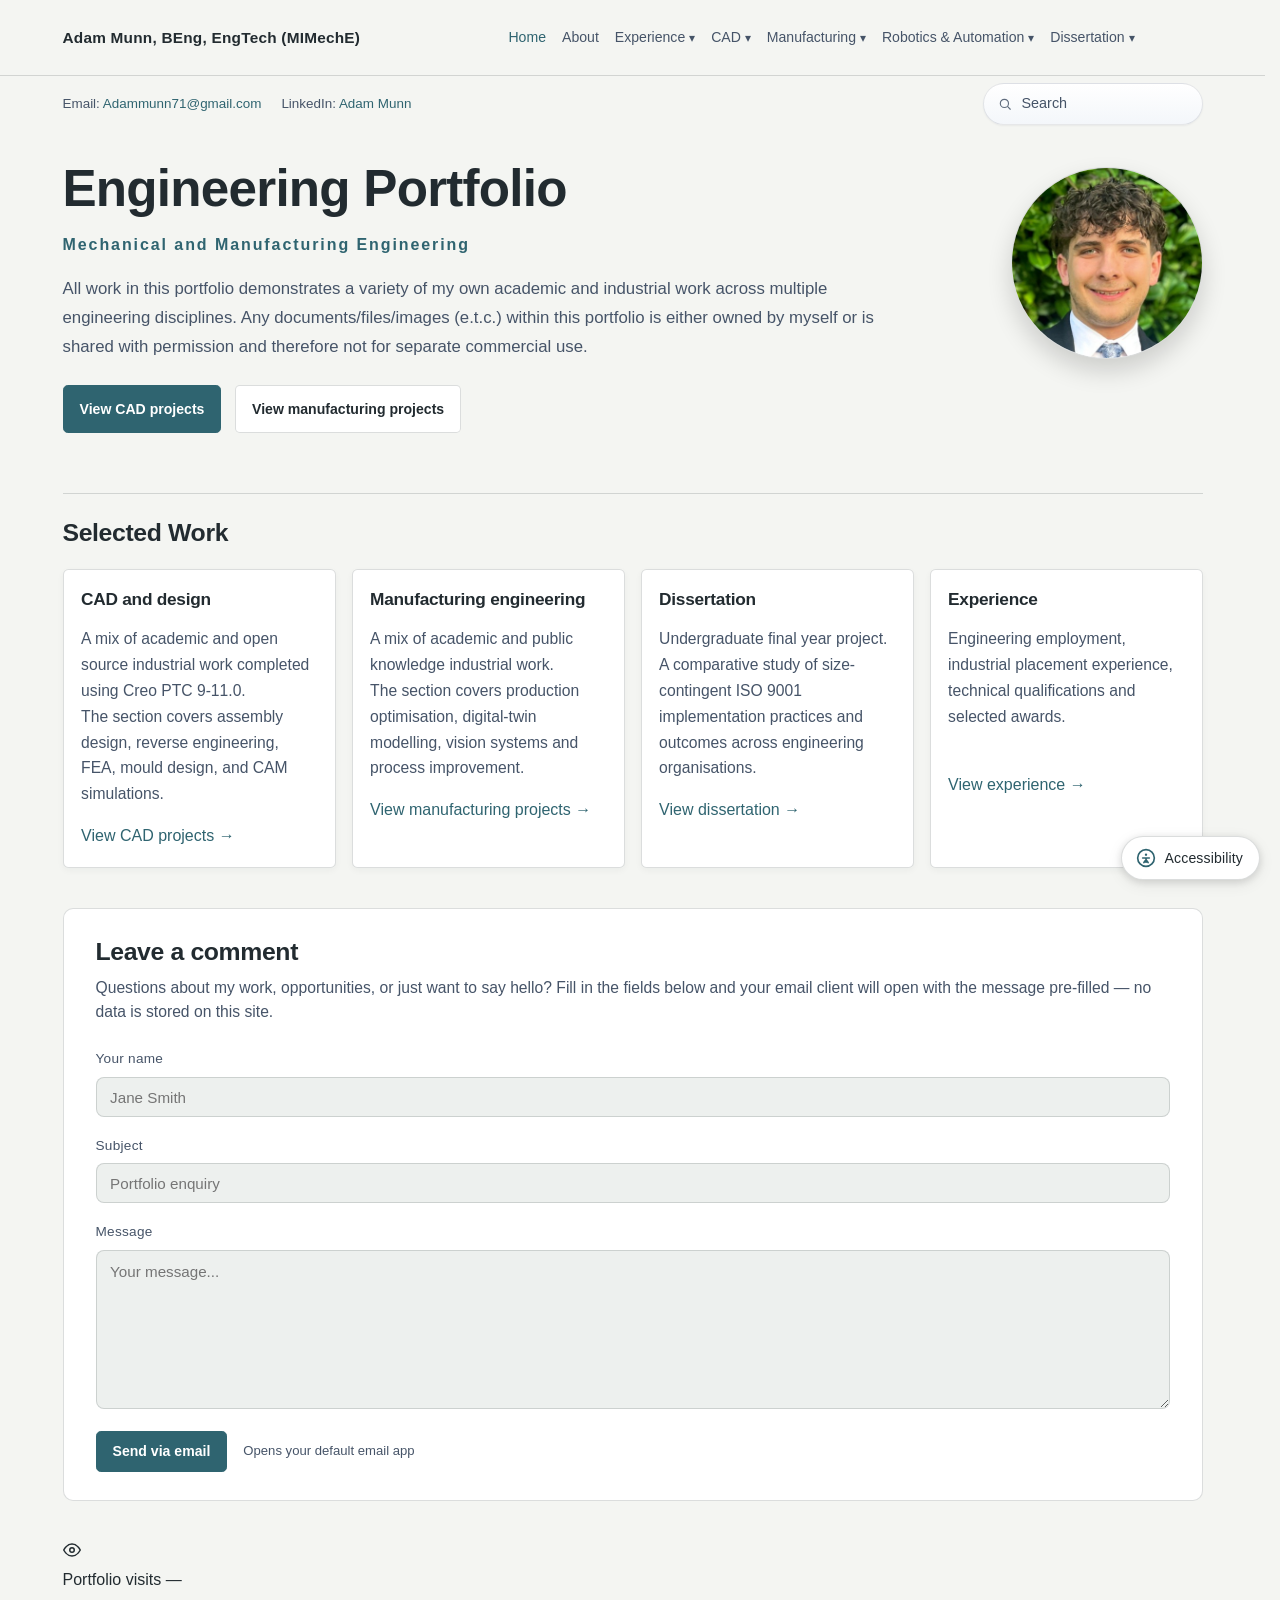
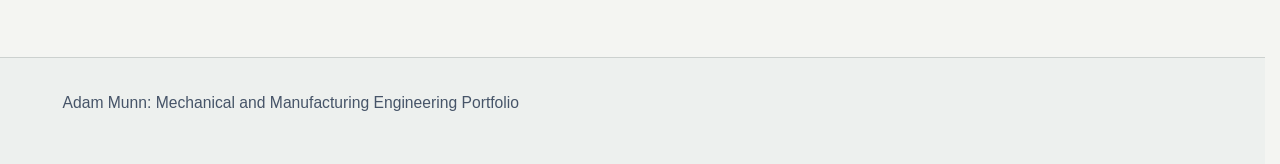
==== index.html @ 0125d8cc "Initial portfolio import" ====
<!DOCTYPE html>
<html lang="en">
<head>
  <meta charset="UTF-8">
  <meta name="viewport" content="width=device-width, initial-scale=1.0">
  <meta name="description" content="Adam Munn engineering portfolio">
  <title>Adam Munn, BEng, EngTech (MIMechE) | Engineering Portfolio</title>
  <link rel="stylesheet" href="assets/styles.css">
  <script>try{if(sessionStorage.getItem('headshotFlip'))document.documentElement.classList.add('flip-pending');}catch(e){}</script>
  <script src="scripts/site-interactions.js?v=4" defer></script>
  <script>(function(){try{var p=JSON.parse(localStorage.getItem('portfolio-a11y-prefs')||'null');var h=document.documentElement;var d={theme:'light',contrast:'normal',textSize:'normal',motion:'auto'};if(p&&typeof p==='object'){for(var k in d){if(p[k])d[k]=p[k];}}h.setAttribute('data-theme',d.theme);h.setAttribute('data-contrast',d.contrast);h.setAttribute('data-text-size',d.textSize);h.setAttribute('data-motion',d.motion);}catch(e){}})();</script>
</head>
<body class="profile-page">
	<!-- Site Header -->
<header class="site-header">
  <div class="nav-wrap">
    <a class="brand" href="index.html">Adam Munn, BEng, EngTech (MIMechE)</a>

    <nav class="nav-links" aria-label="Primary navigation">
      <a href="index.html" class="active">Home</a>
      <a href="about.html">About</a>
      <div class="nav-dropdown">
        <a href="experience.html" class="nav-dropdown-link">
          Experience <span class="nav-caret">▾</span>
        </a>
        <div class="nav-submenu">
          <a href="experience.html#engineering-experience">Engineering Experience</a>
          <a href="experience.html#additional-employment">Additional Employment</a>
          <a href="experience.html#qualifications">Qualifications and Certifications</a>
          <a href="experience.html#awards">Awards and Recognition</a>
        </div>
      </div>

      <div class="nav-dropdown">
        <a href="cad.html" class="nav-dropdown-link">
          CAD <span class="nav-caret">▾</span>
        </a>
        <div class="nav-submenu">
          <a href="cad.html#hevasure-aquila-2">Hevasure Aquila 2</a>
          <a href="cad.html#throttle-valve-assembly">Throttle Valve Assembly</a>
          <a href="cad.html#reverse-engineering-mould-design-cam">Reverse Engineering, Mould Design and CAM</a>
        </div>
      </div>

      <div class="nav-dropdown">
        <a href="manufacturing-systems.html" class="nav-dropdown-link">
          Manufacturing <span class="nav-caret">▾</span>
        </a>
        <div class="nav-submenu">
          <a href="manufacturing-systems.html#hydraulic-disc-brake-caliper-digital-twin">Hydraulic Disc Brake Caliper Digital Twin</a>
          <a href="manufacturing-systems.html#axle-optimisation">Axle Optimisation</a>
          <a href="manufacturing-systems.html#ipv-vision-system-upgrades">IPV Vision-System Upgrades</a>
          <a href="manufacturing-systems.html#output-transfer-gear-line-optimisation">Output Transfer Gear Line Optimisation</a>
        </div>
      </div>

      <div class="nav-dropdown">
        <a href="robotics-automation.html" class="nav-dropdown-link">
          Robotics &amp; Automation <span class="nav-caret">▾</span>
        </a>
       <div class="nav-submenu">
          <a href="robotics-automation.html#industrial-cobot-vision-support">Industrial COBOT and Vision-System Support</a>
          <a href="robotics-automation.html#rrt-path-planning">RRT Path-Planning Simulation</a>
          <a href="robotics-automation.html#portfolio-website-development">Portfolio Website Development</a>
          <a href="robotics-automation.html#live-data-integration">Live Data Integration</a>
        </div>
      </div>

      <div class="nav-dropdown">
        <a href="dissertation.html" class="nav-dropdown-link">
          Dissertation <span class="nav-caret">▾</span>
        </a>
        <div class="nav-submenu">
          <a href="dissertation.html#project-overview">Project Overview</a>
          <a href="dissertation.html#abstract">Abstract</a>
          <a href="dissertation.html#research-approach">Research Approach</a>
          <a href="dissertation.html#selected-findings">Selected Findings</a>
          <a href="dissertation.html#chapter-summaries">Chapter Summaries</a>
          <a href="dissertation.html#submitted-poster">Submitted Poster</a>
          <a href="dissertation.html#supporting-documents">Supporting Documents</a>
        </div>
      </div>
    </nav>
  </div>
</header>
	<!-- Contact Strip -->
  <div class="contact-strip">
    <span>Email: <a href="mailto:Adammunn71@gmail.com">Adammunn71@gmail.com</a></span>
    <span>LinkedIn: <a href="https://www.linkedin.com/in/adammunnuop/" target="_blank" rel="noopener noreferrer">Adam Munn</a></span>
    <button type="button" class="search-open contact-search" aria-label="Search this site (press Ctrl+K)">
      <svg viewBox="0 0 24 24" width="14" height="14" aria-hidden="true" fill="none" stroke="currentColor" stroke-width="2" stroke-linecap="round" stroke-linejoin="round"><circle cx="11" cy="11" r="7"></circle><path d="M21 21l-4.35-4.35"></path></svg>
      <span>Search</span>
      <kbd class="contact-search-kbd">Ctrl K</kbd>
    </button>
  </div>
  <main>
	<!-- Hero / profile intro -->
<section class="hero profile-hero">
  <div class="hero-copy">
    <h1>Engineering Portfolio</h1>
	<p class="eyebrow">Mechanical and Manufacturing Engineering</p>
    <p class="lead">
      All work in this portfolio demonstrates a variety of my own academic and industrial work across multiple engineering disciplines. Any documents/files/images (e.t.c.) within this portfolio is either owned by myself or is shared with permission and therefore not for separate commercial use.</p>

    <div class="actions">
      <a class="button" href="cad.html">View CAD projects</a>
      <a class="button secondary" href="manufacturing-systems.html">View manufacturing projects</a>
    </div>
  </div>

  <div class="profile-headshot-wrap">
    <img
      class="profile-headshot"
      src="./images/profile/adam-munn-headshot.png"
      alt="Headshot of Adam Munn"
    >
  </div>
</section>

	<!-- Selected Work -->
<section>
  <h2>Selected Work</h2>

  <div class="grid">
    <article class="card">
      <h3>CAD and design</h3>

  <p>
A mix of academic and open source industrial work completed using Creo PTC 9-11.0. <br>The section covers assembly design, reverse engineering, FEA, mould design, and CAM simulations.
  </p>

  <a href="cad.html">View CAD projects →</a>
</article>

<article class="card">
  <h3>Manufacturing engineering</h3>

  <p>
    A mix of academic and public knowledge industrial work. <br> The section covers production optimisation,
    digital-twin modelling, vision systems and process improvement.
  </p>

  <a href="manufacturing-systems.html">View manufacturing projects →</a>
</article>

<article class="card">
  <h3>Dissertation</h3>

  <p>
  Undergraduate final year project.<br>
    A comparative study of size-contingent ISO 9001 implementation practices
    and outcomes across engineering organisations.
  </p>

  <a href="dissertation.html">View dissertation →</a>
</article>

<article class="card">
  <h3>Experience</h3>

  <p>
    Engineering employment, industrial placement experience, technical
    qualifications and selected awards.
  </p>

<br>
  <a href="experience.html">View experience →</a>
</article>

  </div>
</section>
<!-- Comment box -->
      <section class="comment-box" aria-labelledby="comment-box-title">
        <h2 id="comment-box-title">Leave a comment</h2>
        <p class="comment-box-intro">
          Questions about my work, opportunities, or just want to say hello?
          Fill in the fields below and your email client will open with the
          message pre-filled — no data is stored on this site.
        </p>

        <form class="comment-form" onsubmit="return sendComment(event)">
          <div class="comment-row">
            <label for="comment-name">Your name</label>
            <input type="text" id="comment-name" name="name" required
                   autocomplete="name" placeholder="Jane Smith">
          </div>

          <div class="comment-row">
            <label for="comment-subject">Subject</label>
            <input type="text" id="comment-subject" name="subject" required
                   placeholder="Portfolio enquiry">
          </div>

          <div class="comment-row">
            <label for="comment-message">Message</label>
            <textarea id="comment-message" name="message" rows="6" required
                      placeholder="Your message..."></textarea>
          </div>

          <div class="comment-actions">
            <button type="submit" class="button">Send via email</button>
            <span class="comment-hint">Opens your default email app</span>
          </div>
        </form>
      </section>

      <script>
  function sendComment(e) {
    e.preventDefault();

    // Address assembled at runtime to defeat basic HTML scrapers.
    // Replace these four parts with your real address split into segments.
    const parts = ['Adam', 'munn', '71', 'gmail.com'];
    const recipient = parts[0] + parts[1] + parts[2] + '@' + parts[3];

    const name    = document.getElementById('comment-name').value.trim();
    const subject = document.getElementById('comment-subject').value.trim();
    const message = document.getElementById('comment-message').value.trim();

    const fullSubject = '[Portfolio] ' + subject;
    const fullBody    = message + '\n\n— ' + name;

    const url = 'mailto:' + encodeURIComponent(recipient)
              + '?subject=' + encodeURIComponent(fullSubject)
              + '&body='    + encodeURIComponent(fullBody);

    window.location.href = url;
    return false;
  }
</script>
<!-- Visitor counter -->
      <section class="visit-counter" aria-labelledby="visit-counter-title">
        <div class="visit-counter-inner">
          <div class="visit-counter-icon" aria-hidden="true">
            <svg viewBox="0 0 24 24" width="18" height="18" fill="none"
                 stroke="currentColor" stroke-width="2" stroke-linecap="round" stroke-linejoin="round">
              <path d="M1 12s4-8 11-8 11 8 11 8-4 8-11 8-11-8-11-8z"/>
              <circle cx="12" cy="12" r="3"/>
            </svg>
          </div>
          <div class="visit-counter-text">
            <span id="visit-counter-title" class="visit-counter-label">Portfolio visits</span>
            <span class="visit-counter-value" data-visit-count>—</span>
          </div>
        </div>
      </section>
  </main>
	<!-- Site Footer -->
  <footer class="site-footer">
    <div class="footer-wrap">
      <p>Adam Munn: Mechanical and Manufacturing Engineering Portfolio</p>
    </div>
  </footer>
  <script src="scripts/search.js" defer></script>
  <script src="scripts/accessibility.js" defer></script>
  <script src="scripts/visit-counter.js" defer></script>
</body>
</html>
---- assets/styles.css ----
/* =====================================================================
   Adam Munn: Engineering Portfolio Stylesheet
   ---------------------------------------------------------------------
   Sections in this file:
     Global theme and typography
     Site header, navigation and dropdowns
     Profile hero and headshots
     Shared cards, grids and buttons
     Evidence media (images, videos, figures)
     CAD project page
     Manufacturing project page
     Robotics and automation page (incl. code panel and RRT grid)
     Dissertation page
   ===================================================================== */
* { box-sizing: border-box; }

html {
  scroll-behavior: smooth;
  scrollbar-gutter: stable;
}

body {
  margin: 0;
  font-family: Arial, Helvetica, sans-serif;
  line-height: 1.6;
  color: var(--text);
  background:
    radial-gradient(circle at top right, rgba(56, 189, 248, 0.10), transparent 28rem),
    var(--bg);
}

a { color: var(--accent); text-decoration: none; }
a:hover { text-decoration: underline; }

.site-header {
  position: sticky;
  top: 0;
  z-index: 10;
  backdrop-filter: blur(12px);
  background: rgba(15, 23, 42, 0.92);
  border-bottom: 1px solid var(--border);
}

.nav-wrap {
  max-width: var(--max-width);
  min-height: 4.75rem;
  margin: 0 auto;
  padding: 1rem 1.25rem;
  display: flex;
  align-items: center;
  justify-content: space-between;
  gap: 1rem;
  flex-wrap: nowrap;
}

.brand {
  color: var(--text);
  font-weight: 700;
  letter-spacing: 0.04em;
  white-space: nowrap;
}

.nav-links {
  display: flex;
  flex-wrap: wrap;
  gap: 0.85rem;
  font-size: 0.92rem;
}

.nav-links a {
  color: var(--muted);
}

.nav-links a:hover,
.nav-links a.active {
  color: var(--accent);
  text-decoration: none;
}

.contact-strip {
  max-width: var(--max-width);
  margin: 0 auto;
  padding: 0.45rem 1.25rem 0.7rem;
  display: flex;
  flex-wrap: wrap;
  gap: 1.25rem;
  font-size: 0.84rem;
  color: var(--muted);
}

.contact-strip a {
  color: var(--accent);
}
main {
  max-width: var(--max-width);
  margin: 0 auto;
  padding: 1.25rem 1.25rem 2.5rem;
}

.hero {
  padding: 1.5rem 0 2.5rem;
}

.eyebrow {
  color: var(--accent);
  font-size: 0.85rem;
  letter-spacing: 0.4em;
  font-weight: 700;
}

h1, h2, h3 {
  line-height: 1.2;
  margin-top: 0;
}

h1 {
  max-width: 850px;
  font-size: clamp(2.4rem, 7vw, 5.3rem);
  margin-bottom: 1rem;
}

h2 {
  margin-top: 1.5rem;
  font-size: 2rem;
}

/* Visual break between top-level sections on every page */
main > section + section {
  margin-top: 1.5rem;
  padding-top: 1.5rem;
  border-top: 1px solid var(--border);
}

/* First heading inside a divided section sits tight to the rule */
main > section + section > h2:first-child,
main > section + section > h1:first-child {
  margin-top: 0;
}

.lead {
  max-width: 780px;
  color: var(--muted);
  font-size: 1.13rem;
}

.actions {
  display: flex;
  flex-wrap: wrap;
  gap: 0.85rem;
  margin-top: 1.5rem;
}

.button {
  display: inline-block;
  padding: 0.72rem 1rem;
  border: 1px solid var(--accent);
  border-radius: 0.55rem;
  color: var(--text);
  background: var(--accent-soft);
  font-weight: 700;
}

.button.secondary {
  border-color: var(--border);
  background: transparent;
}

.button:hover { text-decoration: none; filter: brightness(1.12); }

.grid {
  display: grid;
  grid-template-columns: repeat(auto-fit, minmax(245px, 1fr));
  gap: 1rem;
  margin-top: 1.25rem;
}

.card {
  border: 1px solid var(--border);
  border-radius: 0.8rem;
  padding: 1.15rem;
  background: rgba(17, 24, 39, 0.84);
}

.card h3 {
  margin-bottom: 0.4rem;
}

.card p,
.muted {
  color: var(--muted);
}

.tag-list {
  display: flex;
  flex-wrap: wrap;
  gap: 0.45rem;
  margin-top: 0.8rem;
}

.tag {
  border: 1px solid var(--border);
  border-radius: 999px;
  padding: 0.2rem 0.55rem;
  color: var(--muted);
  font-size: 0.8rem;
}

.callout {
  margin: 1.5rem 0;
  padding: 1rem 1.15rem;
  border-left: 4px solid var(--accent);
  background: var(--accent-soft);
}

.page-intro {
  max-width: 780px;
}

.placeholder {
  border: 1px dashed rgba(148, 163, 184, 0.48);
  border-radius: 0.75rem;
  padding: 1rem;
  color: var(--muted);
  background: rgba(15, 23, 42, 0.42);
}

.site-footer {
  border-top: 1px solid var(--border);
  color: var(--muted);
}

.footer-wrap {
  max-width: var(--max-width);
  margin: 0 auto;
  padding: 1rem 1.25rem 2rem;
}

@media (max-width: 780px) {
  .nav-wrap { align-items: flex-start; flex-direction: column; }
  .nav-links { gap: 0.65rem; }
  main { padding-top: 2rem; }
  .hero { padding-top: 2rem; }
}
.evidence-grid {
display: grid;
grid-template-columns: repeat(auto-fit, minmax(260px, 1fr));
gap: 1rem;
margin-top: 1rem;
margin-bottom: 1.75rem;
}

.evidence-item {
margin: 0;
border: 1px solid var(--border);
border-radius: 0.75rem;
overflow: hidden;
background: var(--panel);
}

.evidence-item img {
display: block;
width: 100%;
height: 240px;
object-fit: contain;
background: #ffffff;
}

.evidence-item figcaption {
padding: 0.75rem 0.9rem;
color: var(--muted);
font-size: 0.9rem;
}
.nav-wrap {
flex-wrap: wrap;
}

.nav-links {
align-items: center;
}

.nav-dropdown {
position: relative;
}

.nav-dropdown-link {
display: inline-block;
color: var(--muted);
}

.nav-caret {
font-size: 0.75rem;
}

.nav-submenu {
display: none;
position: absolute;
top: 100%;
left: 0;
z-index: 20;
min-width: 300px;
padding: 0.45rem;
border: 1px solid var(--border);
border-radius: 0.65rem;
background: var(--panel);
box-shadow: 0 0.75rem 1.5rem rgba(32, 40, 48, 0.14);
}

.nav-dropdown:hover .nav-submenu,
.nav-dropdown:focus-within .nav-submenu {
display: grid;
gap: 0.15rem;
}

.nav-submenu a {
display: block;
padding: 0.45rem 0.55rem;
border-radius: 0.35rem;
color: var(--muted);
white-space: nowrap;
}

.nav-submenu a:hover,
.nav-submenu a:focus {
color: var(--accent);
background: var(--accent-soft);
text-decoration: none;
}

@media (max-width: 780px) {
.nav-links {
align-items: flex-start;
}

.nav-submenu {
position: static;
margin-top: 0.35rem;
box-shadow: none;
}
}
#throttle-valve-assembly,
#reverse-engineering-mould-design-cam {
  scroll-margin-top: 7rem;
}
.experience-card {
margin-top: 1rem;
}

.experience-heading {
display: flex;
flex-wrap: wrap;
justify-content: space-between;
gap: 0.75rem;
margin-bottom: 0.8rem;
}

.experience-heading h3 {
margin-bottom: 0.25rem;
}

.role-meta,
.role-dates {
margin: 0;
color: var(--muted);
font-size: 0.92rem;
}

.role-dates {
white-space: nowrap;
}

/* Qualifications section: force single-column so both cards fill the row */
#qualifications .grid {
  grid-template-columns: 1fr;
}

.experience-list {
margin-bottom: 0;
padding-left: 1.2rem;
}

.experience-list li + li {
margin-top: 0.35rem;
}
.cisco-card {
grid-column: 1 / -1;
}

.badge-grid {
display: grid;
grid-template-columns: repeat(auto-fit, minmax(175px, 1fr));
gap: 1rem;
margin-top: 1rem;
}

.badge-item {
  display: flex;
  flex-direction: column;
  padding: 1rem;
  border: 1px solid var(--border);
  border-radius: 0.7rem;
  background: var(--panel);
}

.badge-item img {
display: block;
width: 100%;
height: 130px;
object-fit: contain;
margin-bottom: 0.8rem;
}

.badge-item h4 {
  min-height: 2.6rem;
  margin: 0 0 0.35rem;
  font-size: 1rem;
}

.badge-date {
margin: 0 0 0.8rem;
color: var(--muted);
font-size: 0.84rem;
}

.badge-footer {
  margin-top: auto;
}

.badge-footer .button {
  display: inline-block;
}
.button.small {
padding: 0.5rem 0.7rem;
font-size: 0.84rem;
}
.awards-grid {
  display: grid;
  grid-template-columns: repeat(auto-fit, minmax(260px, 1fr));
  gap: 1rem;
  margin-top: 1rem;
}

.award-card h3 {
  margin-bottom: 0.8rem;
}

.award-card h3 a {
  color: var(--text);
}

.award-card h3 a:hover {
  color: var(--accent);
}

.award-image-preview {
  display: block;
  width: 100%;
  height: auto;
  border: 1px solid var(--border);
  border-radius: 0.55rem;
}

.award-note {
  margin-bottom: 0;
  color: var(--muted);
  font-size: 0.84rem;
}
.dissertation-intro h1 {
max-width: 1080px;
font-size: clamp(2rem, 5vw, 4rem);
}

.dissertation-primary-button {
padding: 0.85rem 1.15rem;
}

.dissertation-grade-card {
max-width: 260px;
}

.dissertation-overview-card {
grid-column: span 2;
}

.dissertation-grade {
margin: 0;
color: var(--accent);
font-size: 3.2rem;
font-weight: 700;
line-height: 1;
}

.summary-list {
display: grid;
gap: 0.75rem;
margin-top: 1rem;
}

.summary-item {
border: 1px solid var(--border);
border-radius: 0.7rem;
background: var(--panel);
}

.summary-item summary {
padding: 0.9rem 1rem;
cursor: pointer;
color: var(--text);
font-weight: 700;
}

.summary-item p {
margin: 0;
padding: 0 1rem 1rem;
color: var(--muted);
}

.dissertation-poster-card {
max-width: 900px;
}

.dissertation-poster-preview {
display: block;
width: 100%;
height: auto;
border: 1px solid var(--border);
border-radius: 0.55rem;
}

@media (max-width: 780px) {
.dissertation-overview-card {
grid-column: auto;
}

.dissertation-grade-card {
max-width: none;
}
}

.manufacturing-project {
  margin-top: 3.25rem;
  padding-top: 2.25rem;
  border-top: 1px solid var(--border);
  scroll-margin-top: 7rem;
}

.manufacturing-project:first-of-type {
  margin-top: 1.5rem;
  padding-top: 0;
  border-top: none;
}

.project-type {
margin-bottom: 0.3rem;
color: var(--accent);
font-size: 0.82rem;
font-weight: 700;
letter-spacing: 0.1em;
text-transform: uppercase;
}

.project-meta {
margin-top: -0.45rem;
color: var(--muted);
font-size: 0.92rem;
}

.manufacturing-evidence-grid {
  grid-template-columns: repeat(2, minmax(0, 1fr));
  gap: 1.25rem;
}

.manufacturing-evidence-grid .evidence-item {
  border-width: 1px;
  border-radius: 0.6rem;
}

.manufacturing-evidence-grid .evidence-item img {
  height: 360px;
  padding: 0.75rem;
  object-fit: contain;
  background: #ffffff;
}

@media (max-width: 780px) {
  .nav-wrap {
    align-items: flex-start;
    flex-direction: column;
    flex-wrap: wrap;
  }

  .nav-links {
    align-items: flex-start;
  }

  .nav-submenu {
    position: static;
    margin-top: 0.35rem;
    box-shadow: none;
  }
}
@media (min-width: 781px) {
.site-header {
min-height: 4.75rem;
}

.nav-wrap {
max-width: var(--max-width);
height: 4.75rem;
min-height: 4.75rem;
margin: 0 auto;
padding: 0 1.25rem;
display: flex;
align-items: center;
justify-content: space-between;
gap: 1rem;
flex-wrap: nowrap;
}

.brand {
flex: 0 0 auto;
white-space: nowrap;
}

.nav-links {
display: flex;
align-items: center;
flex-wrap: nowrap;
gap: 0.85rem;
}
}
.nav-wrap {
  position: relative;
  padding-right: 5.5rem;
}

.header-headshot {
  position: absolute;
  top: 50%;
  right: 1.25rem;
  width: 3.4rem;
  height: 3.4rem;
  border: 1px solid var(--border);
  border-radius: 50%;
  object-fit: cover;
  transform: translateY(-50%);
  background: var(--panel);
}

@media (max-width: 780px) {
  .nav-wrap {
    padding-right: 5rem;
  }

  .header-headshot {
    top: 1rem;
    right: 1rem;
    width: 3rem;
    height: 3rem;
    transform: none;
  }
}

.profile-page .nav-wrap {
  padding-right: 1.25rem;
}

.profile-headshot-wrap {
  max-width: var(--max-width);
  margin: 0 auto;
  padding: 1.25rem 1.25rem 0;
  display: flex;
  justify-content: flex-end;
}

.profile-headshot {
  display: block;
  width: 10rem;
  height: 10rem;
  border: 1px solid var(--border);
  border-radius: 50%;
  object-fit: cover;
  background: var(--panel);
  box-shadow: 0 0.75rem 1.5rem rgba(0, 0, 0, 0.16);
}

@media (max-width: 780px) {
  .profile-page .nav-wrap {
    padding-right: 1.25rem;
  }

  .profile-headshot-wrap {
    padding-top: 1rem;
  }

  .profile-headshot {
    width: 7.5rem;
    height: 7.5rem;
  }
}
:root {
--bg: #f4f5f2;
--panel: #ffffff;
--panel-soft: #edf0ee;
--text: #222b30;
--muted: #465468;
--accent: #2f6470;
--accent-soft: rgba(47, 100, 112, 0.10);
--border: rgba(34, 43, 48, 0.16);
--max-width: 1180px;
}

body {
color: var(--text);
background: var(--bg);
font-family: "Segoe UI", Arial, Helvetica, sans-serif;
line-height: 1.65;
}

.site-header {
background: rgba(244, 245, 242, 0.96);
border-bottom: 1px solid var(--border);
backdrop-filter: blur(10px);
}

@media (min-width: 781px) {
.site-header {
height: 4.75rem !important;
min-height: 4.75rem !important;
max-height: 4.75rem !important;
}

.nav-wrap {
height: 4.75rem !important;
min-height: 4.75rem !important;
max-height: 4.75rem !important;
padding: 0 5.5rem 0 1.25rem !important;
}

}

.brand {
color: var(--text);
font-size: 0.96rem;
font-weight: 700;
letter-spacing: 0.015em;
}

.nav-links {
gap: 1rem;
font-size: 0.88rem;
}

.nav-links a,
.nav-dropdown-link {
color: var(--muted);
}

.nav-links a:hover,
.nav-links a.active,
.nav-dropdown-link:hover,
.nav-dropdown-link.active {
color: var(--accent);
}

.nav-submenu {
border-radius: 0.35rem;
background: var(--panel);
box-shadow: 0 0.65rem 1.4rem rgba(34, 43, 48, 0.12);
}

.nav-submenu a {
border-radius: 0.2rem;
}

main {
max-width: var(--max-width);
padding: 1.6rem 1.25rem 4rem;
}

.hero {
padding: 2rem 0 1.75rem;
}

.page-intro {
max-width: 920px;
padding: 0.01rem 0 0.1rem;
}

.eyebrow {
margin-bottom: 0.45rem;
color: var(--accent);
font-size: 1rem;
font-weight: 700;
letter-spacing: 0.12em;
}

h1,
h2,
h3,
h4 {
color: var(--text);
letter-spacing: -0.015em;
}

h1 {
max-width: 980px;
margin-bottom: 0.85rem;
font-size: clamp(2.15rem, 4vw, 3.7rem);
line-height: 1.08;
}

.dissertation-intro h1 {
max-width: 1080px;
font-size: clamp(2rem, 3.4vw, 3rem);
line-height: 1.12;
}

h2 {
margin-top: 0;
margin-bottom: 0.9rem;
font-size: 1.55rem;
line-height: 1.25;
}

h3 {
margin-bottom: 0.45rem;
font-size: 1.08rem;
line-height: 1.3;
}

h4 {
font-size: 0.98rem;
line-height: 1.35;
}

p,
li {
font-size: 0.98rem;
}

.lead {
max-width: 820px;
color: var(--muted);
font-size: 1.05rem;
line-height: 1.7;
}

.card {
border: 1px solid var(--border);
border-radius: 0.35rem;
padding: 1.1rem;
background: var(--panel);
box-shadow: 0 0.15rem 0.45rem rgba(34, 43, 48, 0.045);
}

.card p,
.muted {
color: var(--muted);
}

.callout {
border-left: 3px solid var(--accent);
background: var(--accent-soft);
}

.button {
border-radius: 0.3rem;
color: #ffffff;
background: var(--accent);
font-size: 0.88rem;
font-weight: 650;
}

.button.secondary {
border-color: var(--border);
color: var(--text);
background: var(--panel);
}

.button:hover {
filter: brightness(1.05);
}

.tag {
border-color: var(--border);
border-radius: 999px;
color: var(--muted);
background: var(--panel-soft);
font-size: 0.76rem;
}

.evidence-item,
.summary-item {
border-radius: 0.35rem;
background: var(--panel);
}

.evidence-item figcaption {
color: var(--muted);
background: var(--panel);
}

.placeholder {
border-color: var(--border);
border-radius: 0.35rem;
color: var(--muted);
background: var(--panel-soft);
}

.header-headshot,
.profile-headshot {
border-color: var(--border);
background: var(--panel);
}

.site-footer {
border-top: 1px solid var(--border);
color: var(--muted);
background: var(--panel-soft);
}

@media (max-width: 780px) {
main {
padding-top: 1.1rem;
}

h1 {
font-size: 2.15rem;
}

.dissertation-intro h1 {
font-size: 2rem;
}

h2 {
font-size: 1.35rem;
}
}

.home-hero {
  display: grid;
  grid-template-columns: minmax(0, 1fr) 13rem;
  align-items: center;
  gap: 3rem;
  padding: 4.5rem 0 2.25rem;
}

.home-hero .hero-copy {
  max-width: 850px;
}

.home-headshot-wrap {
  max-width: none;
  margin: 0;
  padding: 0;
  justify-content: center;
}

.home-headshot {
  width: 12rem;
  height: 12rem;
}

@media (max-width: 780px) {
  .home-hero {
    grid-template-columns: 1fr;
    gap: 1.5rem;
    padding-top: 2rem;
  }

  .home-headshot-wrap {
    justify-content: flex-start;
  }

  .home-headshot {
    width: 8.5rem;
    height: 8.5rem;
  }
}
.profile-page main {
  padding-top: 0 !important;
}

.profile-page .contact-strip {
  padding-bottom: 0.25rem;
}

.home-hero {
  padding-top: 0.25rem !important;
}
.profile-hero {
  display: grid !important;
  grid-template-columns: minmax(0, 1fr) 12rem !important;
  align-items: start !important;
  gap: 3rem !important;
  min-height: auto !important;
  padding: 2rem 0 2.25rem !important;
}

.profile-hero .hero-copy {
  max-width: 900px !important;
}

.profile-hero .profile-headshot-wrap {
  max-width: none !important;
  margin: 0 !important;
  padding: 0.35rem 0 0 !important;
  display: flex !important;
  justify-content: center !important;
  align-self: start !important;
}

.profile-hero .profile-headshot {
  width: 12rem !important;
  height: 12rem !important;
}

@media (max-width: 780px) {
  .profile-hero {
    grid-template-columns: 1fr !important;
    gap: 1.5rem !important;
    padding-top: 1.25rem !important;
  }

  .profile-hero .profile-headshot-wrap {
    justify-content: flex-start !important;
  }

  .profile-hero .profile-headshot {
    width: 8.5rem !important;
    height: 8.5rem !important;
  }
}
.cad-project {
  margin-top: 3rem;
  scroll-margin-top: 7rem;
}

.project-summary-card {
  margin-bottom: 1rem;
}

.industrial-media-grid {
  display: grid;
  grid-template-columns: repeat(2, minmax(0, 1fr));
  gap: 1.25rem;
  margin-top: 1rem;
}

.industrial-media-item {
  margin: 0;
  border: 1px solid var(--border);
  border-radius: 0.35rem;
  overflow: hidden;
  background: var(--panel);
}

.industrial-media-item img,
.industrial-media-item video {
  display: block;
  width: 100%;
  height: 360px;
  object-fit: contain;
  background: #ffffff;
}

.industrial-media-item figcaption {
  padding: 0.8rem 0.9rem;
  color: var(--muted);
  font-size: 0.88rem;
  line-height: 1.5;
  background: var(--panel);
}

@media (max-width: 780px) {
  .industrial-media-grid {
    grid-template-columns: 1fr;
  }

  .industrial-media-item img,
  .industrial-media-item video {
    height: 280px;
  }
}

@media (max-width: 780px) {
  .industrial-media-grid {
    grid-template-columns: 1fr;
  }

  .industrial-media-item img,
  .industrial-media-item video {
    height: 280px;
  }
}
/* CAD intro-to-first-project spacing */
.cad-intro {
  padding-bottom: 0.5rem !important;
  margin-bottom: 0.5rem !important;
}

.cad-intro .lead {
  margin-bottom: 0 !important;
}

#hevasure-aquila-2 {
  margin-top: 0 !important;
  padding-top: 0.5rem !important;
}

#hevasure-aquila-2 h2 {
  margin-top: 0 !important;
}

/* Dissertation title refinement */
.dissertation-intro h1 {
  max-width: 1500px !important;
  font-size: clamp(2rem, 3.7vw, 3.55rem) !important;
  line-height: 1.08 !important;
  letter-spacing: -0.045em !important;
}
.dissertation-intro {
  max-width: 1400px !important;
}
/* Robotics and automation page */
.automation-project {
  margin-top: 3.25rem;
  padding-top: 2.25rem;
  border-top: 1px solid var(--border);
  scroll-margin-top: 7rem;
}

.automation-project:first-of-type {
  margin-top: 1.5rem;
  padding-top: 0;
  border-top: none;
}

.automation-project .card ul {
  margin: 0;
  padding-left: 1.2rem;
  color: var(--muted);
}

.automation-project .card li {
  margin-bottom: 0.45rem;
}
/* Robotics and automation — code display panel */
.code-panel {
  margin-top: 1.25rem;
  padding: 1rem;
  border: 1px solid var(--border);
  border-radius: 0.35rem;
  background: var(--panel);
}

.code-panel pre {
  overflow-x: auto;
  padding: 1rem;
  border: 1px solid var(--border);
  border-radius: 0.35rem;
  background: #f7f8f6;
}

.code-panel code {
  font-family: Consolas, Monaco, "Courier New", monospace;
  font-size: 0.9rem;
  line-height: 1.6;
  color: var(--text);
}
/* RRT side-by-side figure and code layout */
.rrt-output-code-grid {
  display: grid;
  grid-template-columns: minmax(0, 1fr) minmax(360px, 0.95fr);
  gap: 1.25rem;
  align-items: stretch;
  margin-top: 1rem;
  margin-bottom: 1.25rem;
}

.rrt-output-figure,
.rrt-code-panel {
  margin: 0;
  height: 100%;
}

.rrt-output-figure img {
  width: 100%;
  height: 100%;
  max-height: 680px;
  object-fit: contain;
  background: #ffffff;
}

.rrt-code-panel {
  display: flex;
  flex-direction: column;
  overflow: hidden;
}

.rrt-code-panel pre {
  flex: 1;
  max-height: 680px;
  overflow: auto;
}

@media (max-width: 980px) {
  .rrt-output-code-grid {
    grid-template-columns: 1fr;
  }

  .rrt-output-figure img,
  .rrt-code-panel pre {
    max-height: none;
  }
}

/* Softer transitions for interactive elements */
a,
.button,
.card,
.nav-submenu,
.evidence-item,
.industrial-media-item {
  transition:
    color 0.2s ease,
    background-color 0.2s ease,
    border-color 0.2s ease,
    box-shadow 0.2s ease,
    transform 0.2s ease,
    opacity 0.2s ease;
}

/* Subtle card hover */
.card:hover,
.evidence-item:hover,
.industrial-media-item:hover {
  transform: translateY(-2px);
}

/* Respect reduced-motion accessibility setting */
@media (prefers-reduced-motion: reduce) {
  main {
    animation: none !important;
  }

  a,
  .button,
  .card,
  .nav-submenu,
  .evidence-item,
  .industrial-media-item {
    transition: none !important;
  }

  .card:hover,
  .evidence-item:hover,
  .industrial-media-item:hover {
    transform: none !important;
  }
}
/* Smooth scrolling for same-page section links */
html {
  scroll-behavior: smooth;
}
/* ------------------------------------------------------------------ */
/*  JavaScript-enhanced interactions                                  */
/*  Paired with scripts/site-interactions.js                          */
/* ------------------------------------------------------------------ */

/* Scroll-progress indicator */
.scroll-progress {
  position: fixed;
  top: 0;
  left: 0;
  z-index: 9999;
  width: 100%;
  height: 3px;
  background: var(--accent);
  transform: scaleX(0);
  transform-origin: left center;
  transition: transform 0.08s linear;
  pointer-events: none;
}


/* Smooth page-leave */
html.is-leaving main {
  opacity: 0;
  transition: opacity 0.22s ease;
}

/* Smooth page-enter */
html.js main {
  animation: pageFadeIn 0.28s ease both;
}
@keyframes pageFadeIn {
  from { opacity: 0; }
  to   { opacity: 1; }
}

/* Shared-element FLIP: hide the destination headshot while the clone
   is animating into place, so the visitor sees one seamless move. */
html.flip-pending .profile-headshot,
html.flip-pending .header-headshot,
.is-flip-target {
  visibility: hidden;
}

.headshot-flip-clone {
  display: block;
  object-fit: cover;
  border: 1px solid var(--border);
  background: var(--panel);
  box-shadow: 0 6px 20px rgba(0, 0, 0, 0.25);
  transform-origin: top left;
  pointer-events: none;
}

/* Scroll reveal */
html.js .reveal-on-scroll {
  opacity: 0;
  transform: translateY(14px);
  transition:
    opacity 0.5s ease,
    transform 0.5s ease;
}
html.js .reveal-on-scroll.is-visible {
  opacity: 1;
  transform: translateY(0);
}

/* Reduced-motion notice */
.motion-notice {
  position: fixed;
  left: 50%;
  bottom: 1rem;
  transform: translateX(-50%);
  z-index: 10001;
  max-width: 640px;
  width: calc(100% - 2rem);
  background: var(--panel);
  color: var(--text);
  border: 1px solid var(--border);
  border-radius: 8px;
  box-shadow: 0 8px 24px rgba(0, 0, 0, 0.28);
  transition: opacity 0.2s ease, transform 0.2s ease;
}
.motion-notice.is-dismissed {
  opacity: 0;
  transform: translate(-50%, 8px);
}
.motion-notice-inner {
  display: flex;
  align-items: flex-start;
  gap: 0.75rem;
  padding: 0.75rem 1rem;
}
.motion-notice p {
  margin: 0;
  font-size: 0.9rem;
  line-height: 1.4;
  flex: 1;
}
.motion-notice em {
  font-style: normal;
  font-weight: 600;
  color: var(--accent);
}
.motion-notice-close {
  background: transparent;
  border: 0;
  color: inherit;
  font-size: 1.4rem;
  line-height: 1;
  cursor: pointer;
  padding: 0 0.25rem;
}

/* Reduced motion */
@media (prefers-reduced-motion: reduce) {
  .scroll-progress { display: none; }
  html.is-leaving main,
  html.js main,
  html.js .reveal-on-scroll,
  html.js .reveal-on-scroll.is-visible {
    animation: none !important;
    opacity: 1 !important;
    transform: none !important;
    filter: none !important;
    transition: none !important;
  }
}
#engineering-experience,
#additional-employment,
#qualifications,
#awards
#project-overview,
#abstract,
#research-approach,
#selected-findings,
#chapter-summaries,
#submitted-poster,
#supporting-documents {
  scroll-margin-top: 7rem;
}
/* RRT interactive demo */
.rrt-demo-panel {
  margin-top: 1.25rem;
}

.rrt-demo-instructions {
  margin: 0 0 0.9rem;
  color: var(--muted);
  font-size: 0.92rem;
}

.rrt-canvas-wrap {
  border: 1px solid var(--border);
  border-radius: 0.35rem;
  overflow: hidden;
  background: var(--panel-soft);
}

#rrt-canvas {
  display: block;
  width: 100%;
  height: auto;
  cursor: crosshair;
}

.rrt-controls {
  display: flex;
  flex-wrap: wrap;
  align-items: center;
  gap: 0.85rem;
  margin-top: 0.9rem;
}

.rrt-controls label {
  display: inline-flex;
  align-items: center;
  gap: 0.4rem;
  color: var(--muted);
  font-size: 0.88rem;
}

.rrt-controls select,
.rrt-controls input[type="number"] {
  padding: 0.35rem 0.5rem;
  border: 1px solid var(--border);
  border-radius: 0.3rem;
  background: var(--panel);
  color: var(--text);
  font-family: inherit;
  font-size: 0.88rem;
}

.rrt-controls input[type="range"] {
  width: 8rem;
}

.rrt-status {
  margin: 0.9rem 0 0;
  padding: 0.5rem 0.75rem;
  border: 1px solid var(--border);
  border-radius: 0.3rem;
  background: var(--panel-soft);
  color: var(--muted);
  font-family: Consolas, Monaco, "Courier New", monospace;
  font-size: 0.82rem;
  white-space: pre;
  overflow-x: auto;
}
/* Search Bar */
.contact-strip { align-items: center; }

.contact-search {
  display: inline-flex;
  align-items: center;
  gap: 0.6rem;
  margin-left: auto;
  min-width: 220px;
  padding: 0.5rem 1rem 0.5rem 0.9rem;
  font: inherit;
  font-size: 0.9rem;
  color: var(--muted, #5a6472);
  background: linear-gradient(180deg, rgba(255,255,255,0.95), rgba(243,246,250,0.95));
  border: 1px solid rgba(15, 23, 42, 0.1);
  border-radius: 999px;
  box-shadow:
    0 1px 2px rgba(15, 23, 42, 0.05),
    0 1px 0 rgba(255, 255, 255, 0.6) inset;
  cursor: pointer;
  transition: background 0.15s ease, box-shadow 0.15s ease, transform 0.05s ease, color 0.15s ease;
}
.contact-search:hover {
  color: var(--text, #0f172a);
  background: linear-gradient(180deg, #ffffff, #eef2f7);
  box-shadow:
    0 2px 6px rgba(15, 23, 42, 0.09),
    0 1px 0 rgba(255, 255, 255, 0.7) inset;
}
.contact-search:focus-visible {
  outline: 2px solid var(--accent, #2563eb);
  outline-offset: 2px;
}
.contact-search:active { transform: translateY(1px); }
.contact-search svg { flex: 0 0 auto; opacity: 0.85; }

.contact-search-kbd { display: none; }

@media (max-width: 640px) {
  .contact-search { margin-left: 0; }
  .contact-search-kbd { display: none; }
}
.search-modal { position: fixed; inset: 0; z-index: 9999; display: flex; align-items: flex-start; justify-content: center; padding-top: 10vh; }
.search-modal[hidden] { display: none; }
.search-modal-backdrop { position: absolute; inset: 0; background: rgba(15, 23, 42, 0.5); backdrop-filter: blur(2px); }
.search-modal-panel { position: relative; width: min(880px, 92vw); max-height: 70vh; display: flex; flex-direction: column; background: #ffffff; border-radius: 12px; box-shadow: 0 20px 60px rgba(0,0,0,0.3); overflow: hidden; }
.search-input { width: 100%; padding: 1rem 1.25rem; font-size: 1rem; border: none; border-bottom: 1px solid rgba(15, 23, 42, 0.08); outline: none; box-sizing: border-box; }
.search-status { padding: 0.5rem 1.25rem; font-size: 0.8rem; color: #5a6472; border-bottom: 1px solid rgba(15, 23, 42, 0.05); min-height: 1rem; }
.search-status:empty { display: none; }
.search-results { list-style: none; margin: 0; padding: 0; overflow-y: auto; flex: 1; }
.search-result { border-bottom: 1px solid rgba(15, 23, 42, 0.05); }
.search-result.selected { background: #f1f5f9; }
.search-result-link { display: block; padding: 0.75rem 1.25rem; color: inherit; text-decoration: none; }
.search-result-title { font-weight: 500; font-size: 0.95rem; margin-bottom: 0.25rem; color: #0f172a; }
.search-result-snippet { font-size: 0.85rem; color: #5a6472; line-height: 1.4; }
.search-result-snippet mark { background: #fef08a; color: inherit; padding: 0 2px; border-radius: 2px; }

/* ---------------------------------------------------------------
   Site architecture diagram (Robotics & Automation page)
   --------------------------------------------------------------- */
.site-arch-figure {
  margin: 1.5rem 0 2rem;
  padding: 1.25rem;
  background: var(--panel);
  border: 1px solid var(--border);
  border-radius: 8px;
}

.site-arch-caption {
  color: var(--muted);
  font-size: 0.95rem;
  margin: 0 0 1rem;
  line-height: 1.5;
}

.site-arch-wrap {
  width: 100%;
  overflow-x: auto;
}

.site-arch-svg {
  width: 100%;
  height: auto;
  min-width: 720px;
  display: block;
  color: var(--accent);
}

.site-arch-svg text {
  font-family: inherit;
  font-size: 12px;
  fill: var(--text);
  pointer-events: none;
}

.site-arch-svg .arch-col-label {
  font-size: 12px;
  font-weight: 600;
  fill: var(--muted);
  letter-spacing: 0.04em;
  text-transform: uppercase;
}

.site-arch-svg .arch-sub {
  font-size: 10.5px;
  fill: var(--muted);
}

.site-arch-svg .arch-node rect {
  fill: var(--panel-soft);
  stroke: var(--border);
  stroke-width: 1;
  transition: fill 0.2s ease, stroke 0.2s ease, transform 0.2s ease;
}

.site-arch-svg .arch-node:hover rect,
.site-arch-svg .arch-node--active rect {
  fill: var(--accent-soft);
  stroke: var(--accent);
}

.site-arch-svg .arch-asset rect { stroke-dasharray: 0; }
.site-arch-svg .arch-data  rect { stroke-dasharray: 4 3; }

.site-arch-svg .arch-edges path {
  stroke: var(--border);
  stroke-width: 1.25;
  opacity: 0.85;
}

.site-arch-svg .arch-flow {
  stroke: none;
  fill: none;
}

.site-arch-svg .arch-pulse {
  fill: var(--accent);
  opacity: 0.9;
}

.site-arch-svg .arch-pulse--return {
  fill: #b8862b; /* warm tone for return trip, distinct from accent */
  opacity: 0.85;
}

.site-arch-svg .arch-legend text {
  fill: var(--muted);
  font-size: 11px;
}
.site-arch-svg .arch-legend circle {
  fill: var(--accent);
}

@media (prefers-reduced-motion: reduce) {
  .site-arch-svg .arch-pulse { display: none; }
}

@media (max-width: 700px) {
  .site-arch-caption { font-size: 0.9rem; }
}
/* Architecture diagram: hover-highlight states */
.site-arch-svg.is-highlighting .arch-node rect { opacity: 0.35; }
.site-arch-svg.is-highlighting .arch-edges path { opacity: 0.2; }

.site-arch-svg .arch-node.is-active rect {
  opacity: 1;
  fill: var(--accent-soft);
  stroke: var(--accent);
  stroke-width: 1.75;
}

.site-arch-svg .arch-edges path.is-active {
  opacity: 1;
  stroke: var(--accent);
  stroke-width: 2;
}

.site-arch-svg .arch-node { cursor: pointer; }
/* Page→asset edges: hidden by default, redrawn dynamically from the hovered page */
.site-arch-svg .arch-edges path[data-from="pages"]:not(.is-active) {
  opacity: 0;
}
/* Architecture diagram: legend swatches match the two pulse colours */
.site-arch-svg .arch-legend circle.arch-legend-out { fill: var(--accent); }
.site-arch-svg .arch-legend circle.arch-legend-ret { fill: #b8862b; }
/* Suppress the browser's default focus outline on SVG nodes;
   the .is-active teal border is our focus indicator instead */
.site-arch-svg .arch-node:focus {
  outline: none;
}
.site-arch-svg .arch-node:focus-visible rect {
  stroke: var(--accent);
  stroke-width: 2;
  fill: var(--accent-soft);
}
/* Architecture diagram: locked (click-selected) node gets a slightly heavier ring */
.site-arch-svg .arch-node.is-locked rect {
  stroke-width: 2.5;
}
/* ---------------------------------------------------------------
   Accessibility & theming — CSS variable overrides
   --------------------------------------------------------------- */

/* Dark theme */
[data-theme="dark"] {
  --bg:          #1a1f22;
  --panel:       #242a2e;
  --panel-soft:  #2d3438;
  --text:        #e8ecef;
  --muted:       #a0aab3;
  --accent:      #6aa5b0;
  --accent-soft: rgba(106, 165, 176, 0.15);
  --border:      rgba(232, 236, 239, 0.14);
}

/* High-contrast (light) */
[data-contrast="high"] {
  --bg:          #ffffff;
  --panel:       #ffffff;
  --panel-soft:  #f0f0f0;
  --text:        #000000;
  --muted:       #000000;
  --accent:      #0000cc;
  --accent-soft: #ffff00;
  --border:      #000000;
}

/* High-contrast (dark) */
[data-contrast="high"][data-theme="dark"] {
  --bg:          #000000;
  --panel:       #000000;
  --panel-soft:  #1a1a1a;
  --text:        #ffffff;
  --muted:       #ffffff;
  --accent:      #ffff00;
  --accent-soft: rgba(255, 255, 0, 0.15);
  --border:      #ffffff;
}

/* Text-size scaling — rem-based measurements will scale automatically */
[data-text-size="large"]  { font-size: 112.5%; }
[data-text-size="xlarge"] { font-size: 125%; }

/* Reduced motion */
[data-motion="reduced"] *,
[data-motion="reduced"] *::before,
[data-motion="reduced"] *::after {
  animation-duration: 0.001ms !important;
  animation-iteration-count: 1 !important;
  transition-duration: 0.001ms !important;
  scroll-behavior: auto !important;
}
[data-motion="reduced"] .arch-pulse,
[data-motion="reduced"] .site-arch-svg .arch-flow { display: none; }

/* Architecture diagram: dark-mode + high-contrast adjustments for the gold return-pulse */
[data-theme="dark"] .site-arch-svg .arch-pulse--return,
[data-theme="dark"] .site-arch-svg .arch-legend circle.arch-legend-ret {
  fill: #e0a850;
}
[data-contrast="high"] .site-arch-svg .arch-pulse--return,
[data-contrast="high"] .site-arch-svg .arch-legend circle.arch-legend-ret {
  fill: #cc6600;
}

/* Body background transitions smoothly between themes */
body {
  transition: background-color 0.2s ease, color 0.2s ease;
}

/* ---------------------------------------------------------------
   Floating accessibility widget
   --------------------------------------------------------------- */
.a11y-widget {
  position: fixed;
  bottom: 1.25rem;
  right: 1.25rem;
  z-index: 1000;
  font-family: inherit;
}

.a11y-toggle {
  height: 44px;
  padding: 0 1rem 0 0.85rem;
  border-radius: 22px;
  border: 1px solid var(--border);
  background: var(--panel);
  color: var(--accent);
  cursor: pointer;
  box-shadow: 0 2px 8px rgba(0,0,0,0.12), 0 4px 16px rgba(0,0,0,0.08);
  display: inline-flex;
  align-items: center;
  gap: 0.55rem;
  font-family: inherit;
  transition: transform 0.2s ease, box-shadow 0.2s ease, background 0.2s ease;
}
.a11y-toggle-label {
  font-size: 0.88rem;
  font-weight: 500;
  color: var(--text);
  letter-spacing: 0.01em;
}
}
.a11y-toggle:hover { transform: translateY(-2px); box-shadow: 0 4px 14px rgba(0,0,0,0.18); }
.a11y-toggle:focus-visible { outline: 2px solid var(--accent); outline-offset: 2px; }

.a11y-panel {
  position: absolute;
  bottom: calc(100% + 0.75rem);
  right: 0;
  min-width: 280px;
  background: var(--panel);
  color: var(--text);
  border: 1px solid var(--border);
  border-radius: 10px;
  padding: 1rem 1.25rem;
  box-shadow: 0 8px 24px rgba(0,0,0,0.14), 0 16px 48px rgba(0,0,0,0.08);
  opacity: 0;
  transform: translateY(8px);
  pointer-events: none;
  transition: opacity 0.18s ease, transform 0.18s ease;
}
.a11y-widget[data-open="true"] .a11y-panel {
  opacity: 1;
  transform: translateY(0);
  pointer-events: auto;
}

.a11y-panel-header {
  display: flex;
  align-items: center;
  justify-content: space-between;
  margin-bottom: 0.75rem;
}
.a11y-panel-header h3 {
  margin: 0;
  font-size: 0.95rem;
  color: var(--text);
}
.a11y-close {
  background: transparent;
  border: none;
  color: var(--muted);
  font-size: 1.4rem;
  line-height: 1;
  cursor: pointer;
  padding: 0 0.35rem;
}
.a11y-close:hover { color: var(--text); }

.a11y-row {
  display: flex;
  align-items: center;
  justify-content: space-between;
  margin: 0.55rem 0;
  gap: 0.75rem;
}
.a11y-label {
  font-size: 0.85rem;
  color: var(--muted);
}

.a11y-group {
  display: inline-flex;
  border: 1px solid var(--border);
  border-radius: 6px;
  overflow: hidden;
}
.a11y-group button {
  background: transparent;
  color: var(--text);
  border: none;
  border-left: 1px solid var(--border);
  padding: 0.35rem 0.7rem;
  font-size: 0.82rem;
  font-family: inherit;
  cursor: pointer;
  transition: background 0.15s ease, color 0.15s ease;
}
.a11y-group button:first-child { border-left: none; }
.a11y-group button:hover { background: var(--accent-soft); }
.a11y-group button.is-selected {
  background: var(--accent);
  color: #ffffff;
}
[data-contrast="high"] .a11y-group button.is-selected {
  color: var(--bg);
}

.a11y-reset {
  margin-top: 0.85rem;
  width: 100%;
  background: transparent;
  border: 1px solid var(--border);
  color: var(--muted);
  padding: 0.45rem;
  border-radius: 6px;
  font-size: 0.8rem;
  font-family: inherit;
  cursor: pointer;
  transition: color 0.15s ease, border-color 0.15s ease;
}
.a11y-reset:hover { color: var(--text); border-color: var(--accent); }

@media (max-width: 640px) {
  .a11y-panel { min-width: 240px; right: 0; }
}
/* Themed overrides: elements that use hard-coded palette values */

/* Buttons that fill with a solid accent need contrasting text.
   In dark/high-contrast modes the accent is light (yellow/pale teal),
   so white text becomes unreadable. Switch to dark text on those buttons. */
[data-theme="dark"] .button,
[data-contrast="high"] .button {
  color: var(--bg);
}
[data-theme="dark"] .button.secondary,
[data-contrast="high"] .button.secondary {
  color: var(--text);
  background: transparent;
}

/* Search field/input and select controls */
[data-theme="dark"] input,
[data-theme="dark"] select,
[data-theme="dark"] textarea,
[data-contrast="high"] input,
[data-contrast="high"] select,
[data-contrast="high"] textarea {
  background: var(--panel);
  color: var(--text);
  border: 1px solid var(--border);
}
[data-theme="dark"] input::placeholder,
[data-contrast="high"] input::placeholder {
  color: var(--muted);
  opacity: 1;
}

/* Search overlay panel (from search.js) — inherits panel colours */
[data-theme="dark"] .search-overlay,
[data-theme="dark"] .search-panel,
[data-theme="dark"] .search-results,
[data-contrast="high"] .search-overlay,
[data-contrast="high"] .search-panel,
[data-contrast="high"] .search-results {
  background: var(--panel);
  color: var(--text);
  border-color: var(--border);
}
[data-theme="dark"] .search-result,
[data-contrast="high"] .search-result {
  color: var(--text);
  border-color: var(--border);
}
[data-theme="dark"] .search-result:hover,
[data-theme="dark"] .search-result.is-active,
[data-contrast="high"] .search-result:hover,
[data-contrast="high"] .search-result.is-active {
  background: var(--accent-soft);
}

/* Contact-strip search button (Ctrl+K trigger) */
[data-theme="dark"] .search-open,
[data-contrast="high"] .search-open {
  background: var(--panel);
  color: var(--text);
  border-color: var(--border);
}
[data-theme="dark"] .contact-search-kbd,
[data-contrast="high"] .contact-search-kbd {
  background: var(--panel-soft);
  color: var(--text);
  border-color: var(--border);
}

/* Navigation dropdown submenus — need to match theme, not stay white */
[data-theme="dark"] .nav-submenu,
[data-contrast="high"] .nav-submenu {
  background: var(--panel);
  border: 1px solid var(--border);
  box-shadow: 0 8px 24px rgba(0,0,0,0.4);
}
[data-theme="dark"] .nav-submenu a,
[data-contrast="high"] .nav-submenu a {
  color: var(--text);
}
[data-theme="dark"] .nav-submenu a:hover,
[data-contrast="high"] .nav-submenu a:hover {
  background: var(--accent-soft);
  color: var(--accent);
}

/* Contact strip and site header */
[data-theme="dark"] .site-header,
[data-theme="dark"] .contact-strip,
[data-theme="dark"] .site-footer,
[data-contrast="high"] .site-header,
[data-contrast="high"] .contact-strip,
[data-contrast="high"] .site-footer {
  background: var(--panel);
  color: var(--text);
  border-color: var(--border);
}

/* Code blocks and inline code — keep readable in dark mode */
[data-theme="dark"] code,
[data-theme="dark"] pre,
[data-contrast="high"] code,
[data-contrast="high"] pre {
  background: var(--panel-soft);
  color: var(--text);
  border-color: var(--border);
}

/* Cards and figures */
[data-theme="dark"] .card,
[data-theme="dark"] figure,
[data-contrast="high"] .card,
[data-contrast="high"] figure {
  background: var(--panel);
  color: var(--text);
  border-color: var(--border);
}

/* Tag chips */
[data-theme="dark"] .tag,
[data-contrast="high"] .tag {
  background: var(--panel-soft);
  color: var(--text);
  border-color: var(--border);
}
/* ---------------------------------------------------------------
   Comment box (About page)
   --------------------------------------------------------------- */
.comment-box {
  margin: 2.5rem 0;
  padding: 1.75rem 2rem;
  background: var(--panel);
  border: 1px solid var(--border);
  border-radius: 10px;
}

.comment-box > h2 {
  margin: 0 0 0.5rem;
  color: var(--text);
}

.comment-box .comment-box-intro {
  color: var(--muted);
  margin: 0 0 1.5rem;
  line-height: 1.55;
}

.comment-box .comment-form {
  display: flex;
  flex-direction: column;
  gap: 1.1rem;
}

.comment-box .comment-row {
  display: flex !important;
  flex-direction: column !important;
  gap: 0.4rem;
  width: 100%;
}

.comment-box .comment-row label {
  font-size: 0.85rem;
  font-weight: 500;
  color: var(--muted);
  letter-spacing: 0.02em;
  display: block;
}

.comment-box .comment-row input,
.comment-box .comment-row textarea {
  width: 100%;
  box-sizing: border-box;
  font-family: inherit;
  font-size: 0.95rem;
  padding: 0.65rem 0.85rem;
  background: var(--panel-soft);
  border: 1px solid var(--border);
  border-radius: 8px;
  color: var(--text);
  transition: border-color 0.15s ease, box-shadow 0.15s ease;
}

.comment-box .comment-row input:focus,
.comment-box .comment-row textarea:focus {
  outline: none;
  border-color: var(--accent);
  box-shadow: 0 0 0 3px var(--accent-soft);
}

.comment-box .comment-row textarea {
  resize: vertical;
  min-height: 140px;
  line-height: 1.5;
  font-family: inherit;
}

.comment-box .comment-actions {
  display: flex;
  align-items: center;
  gap: 1rem;
  flex-wrap: wrap;
  margin-top: 0.25rem;
}

.comment-box .comment-hint {
  color: var(--muted);
  font-size: 0.82rem;
}

@media (max-width: 640px) {
  .comment-box { padding: 1.25rem; }
/* ---------------------------------------------------------------
   Live carbon intensity dashboard
   --------------------------------------------------------------- */
.carbon-dashboard {
  margin: 2rem 0 2.5rem;
  padding: 1.5rem 1.75rem;
  background: var(--panel);
  border: 1px solid var(--border);
  border-radius: 10px;
}

.carbon-header {
  display: flex;
  align-items: baseline;
  justify-content: space-between;
  flex-wrap: wrap;
  gap: 0.5rem;
  margin-bottom: 1.25rem;
}
.carbon-header h2 {
  margin: 0;
  color: var(--text);
}
.carbon-status {
  font-size: 0.8rem;
  color: var(--muted);
  padding: 0.2rem 0.6rem;
  background: var(--panel-soft);
  border: 1px solid var(--border);
  border-radius: 999px;
}
.carbon-status.is-live::before {
  content: "";
  display: inline-block;
  width: 7px; height: 7px;
  margin-right: 6px;
  border-radius: 50%;
  background: #3aa856;
  vertical-align: middle;
  animation: carbon-pulse 2s ease-in-out infinite;
}
.carbon-status.is-error { color: #c85555; border-color: #c85555; }

@keyframes carbon-pulse {
  0%, 100% { opacity: 1; }
  50%      { opacity: 0.35; }
}

.carbon-grid {
  display: grid;
  grid-template-columns: minmax(180px, 1fr) minmax(240px, 2fr) minmax(220px, 1.4fr);
  gap: 1.5rem;
  align-items: start;
}
@media (max-width: 800px) {
  .carbon-grid { grid-template-columns: 1fr; }
}

.carbon-current {
  display: flex;
  flex-direction: column;
  gap: 0.35rem;
}
.carbon-value {
  font-size: 2.4rem;
  font-weight: 600;
  color: var(--text);
  line-height: 1;
  display: flex;
  align-items: baseline;
  gap: 0.4rem;
  flex-wrap: wrap;
}
.carbon-unit {
  font-size: 0.85rem;
  font-weight: 400;
  color: var(--muted);
}
.carbon-label {
  font-size: 0.9rem;
  font-weight: 500;
  color: var(--accent);
  text-transform: capitalize;
}
.carbon-label[data-level="very-low"]  { color: #2e7d5a; }
.carbon-label[data-level="low"]       { color: #3aa856; }
.carbon-label[data-level="moderate"]  { color: #c99a3a; }
.carbon-label[data-level="high"]      { color: #c46b3a; }
.carbon-label[data-level="very-high"] { color: #c85555; }
.carbon-time {
  font-size: 0.78rem;
  color: var(--muted);
}

.carbon-spark {
  min-width: 0;
}
.carbon-spark-label {
  font-size: 0.82rem;
  color: var(--muted);
  margin-bottom: 0.35rem;
}
.carbon-spark-svg {
  width: 100%;
  height: 80px;
  display: block;
  color: var(--accent);
}
.carbon-spark-axis {
  display: flex;
  justify-content: space-between;
  font-size: 0.7rem;
  color: var(--muted);
  margin-top: 0.25rem;
}

.carbon-mix-label {
  font-size: 0.82rem;
  color: var(--muted);
  margin-bottom: 0.35rem;
}
.carbon-mix-bar {
  width: 100%;
  height: 22px;
  display: flex;
  border-radius: 4px;
  overflow: hidden;
  background: var(--panel-soft);
}
.carbon-mix-bar > span {
  display: block;
  height: 100%;
}
.carbon-mix-legend {
  list-style: none;
  padding: 0;
  margin: 0.5rem 0 0;
  display: grid;
  grid-template-columns: repeat(2, 1fr);
  gap: 0.25rem 0.75rem;
  font-size: 0.78rem;
  color: var(--text);
}
.carbon-mix-legend li {
  display: flex;
  align-items: center;
  gap: 0.4rem;
}
.carbon-mix-legend .carbon-swatch {
  width: 10px; height: 10px;
  border-radius: 2px;
  flex-shrink: 0;
}
.carbon-mix-legend .carbon-pct {
  color: var(--muted);
  margin-left: auto;
}

.carbon-method {
  margin-top: 1.5rem;
  padding-top: 1rem;
  border-top: 1px solid var(--border);
}
.carbon-method summary {
  cursor: pointer;
  color: var(--accent);
  font-size: 0.9rem;
  font-weight: 500;
  padding: 0.2rem 0;
}
.carbon-method summary:hover { text-decoration: underline; }
.carbon-method ol {
  margin: 0.75rem 0 0;
  padding-left: 1.25rem;
  color: var(--muted);
  font-size: 0.88rem;
  line-height: 1.55;
}
.carbon-method ol li { margin-bottom: 0.35rem; }
.carbon-method code {
  background: var(--panel-soft);
  padding: 0.05rem 0.35rem;
  border-radius: 3px;
  font-size: 0.85em;
}
/* Carbon dashboard: refresh button */
.carbon-header-controls {
  display: inline-flex;
  align-items: center;
  gap: 0.5rem;
}
.carbon-refresh {
  display: inline-flex;
  align-items: center;
  gap: 0.35rem;
  padding: 0.25rem 0.6rem;
  font-size: 0.78rem;
  font-family: inherit;
  color: var(--muted);
  background: var(--panel-soft);
  border: 1px solid var(--border);
  border-radius: 999px;
  cursor: pointer;
  transition: color 0.15s ease, border-color 0.15s ease, background 0.15s ease;
}
.carbon-refresh:hover {
  color: var(--accent);
  border-color: var(--accent);
}
.carbon-refresh:focus-visible {
  outline: 2px solid var(--accent);
  outline-offset: 2px;
}
.carbon-refresh[disabled] {
  cursor: not-allowed;
  opacity: 0.55;
}
.carbon-refresh svg {
  transition: transform 0.3s ease;
}
.carbon-refresh.is-refreshing svg {
  animation: carbon-spin 0.8s linear infinite;
}
@keyframes carbon-spin {
  from { transform: rotate(0deg); }
  to   { transform: rotate(360deg); }
}

/* Carbon dashboard: donut chart */
.carbon-mix-donut-wrap {
  display: grid;
  grid-template-columns: 160px 1fr;
  gap: 1rem;
  align-items: center;
}
@media (max-width: 640px) {
  .carbon-mix-donut-wrap { grid-template-columns: 1fr; justify-items: center; }
}

.carbon-mix-donut {
  width: 160px;
  height: 160px;
  display: block;
}
.carbon-mix-donut path {
  transition: opacity 0.2s ease, transform 0.2s ease;
  transform-origin: 80px 80px;
  cursor: default;
}
.carbon-mix-donut.is-hovering path { opacity: 0.35; }
.carbon-mix-donut path.is-hover {
  opacity: 1;
  transform: scale(1.03);
}

.carbon-donut-center-label {
  font-size: 10px;
  fill: var(--muted);
  letter-spacing: 0.06em;
  text-transform: uppercase;
}
.carbon-donut-center-value {
  font-size: 22px;
  font-weight: 600;
  fill: var(--text);
}
/* Constrain the donut hard against runaway sizing */
.carbon-mix-donut {
  width: 160px !important;
  height: 160px !important;
  max-width: 160px !important;
  max-height: 160px !important;
  flex-shrink: 0;
}

/* Sparkline axis layout */
.carbon-spark-title {
  font-size: 0.85rem;
  color: var(--muted);
  margin-bottom: 0.5rem;
  font-weight: 500;
}

.carbon-spark-plot {
  display: grid;
  grid-template-columns: 52px 1fr;
  gap: 0.5rem;
  align-items: stretch;
}

.carbon-spark-ylabels {
  display: flex;
  flex-direction: column;
  justify-content: space-between;
  align-items: flex-end;
  height: 80px;
  font-size: 0.72rem;
  color: var(--muted);
  font-variant-numeric: tabular-nums;
  line-height: 1;
}
.carbon-spark-yunit {
  color: var(--muted);
  font-size: 0.68rem;
  letter-spacing: 0.03em;
}

.carbon-spark-svg {
  width: 100%;
  height: 80px;
  display: block;
  color: var(--accent);
}

.carbon-spark-xlabels {
  display: grid;
  grid-template-columns: 52px repeat(3, 1fr);
  font-size: 0.7rem;
  color: var(--muted);
  margin-top: 0.4rem;
}
.carbon-spark-xlabels span:nth-child(1) { grid-column: 2; text-align: left; }
.carbon-spark-xlabels span:nth-child(2) { grid-column: 3; text-align: center; }
.carbon-spark-xlabels span:nth-child(3) { grid-column: 4; text-align: right; }

.carbon-spark-xtitle {
  text-align: center;
  font-size: 0.72rem;
  color: var(--muted);
  margin-top: 0.15rem;
  padding-left: 52px; /* Align with plot, not Y labels */
  letter-spacing: 0.03em;
}
/* Diagnostic: swatches must always show colour */
.carbon-mix-legend .carbon-swatch {
  display: inline-block;
  width: 10px;
  height: 10px;
  min-width: 10px;
  border-radius: 2px;
  flex-shrink: 0;
}
/* Visitor counter */
.visit-counter {
  margin: 2.5rem auto 1rem;
  max-width: 260px;
  padding: 0.75rem 1rem;
  background: var(--panel);
  border: 1px solid var(--border);
  border-radius: 999px;
}
.visit-counter-inner {
  display: flex;
  align-items: center;
  gap: 0.75rem;
  justify-content: center;
}
.visit-counter-icon {
  color: var(--accent);
  display: flex;
  align-items: center;
}
.visit-counter-text {
  display: flex;
  align-items: baseline;
  gap: 0.5rem;
}
.visit-counter-label {
  font-size: 0.78rem;
  color: var(--muted);
  letter-spacing: 0.02em;
}
.visit-counter-value {
  font-size: 1.1rem;
  font-weight: 600;
  color: var(--text);
  font-variant-numeric: tabular-nums;
}
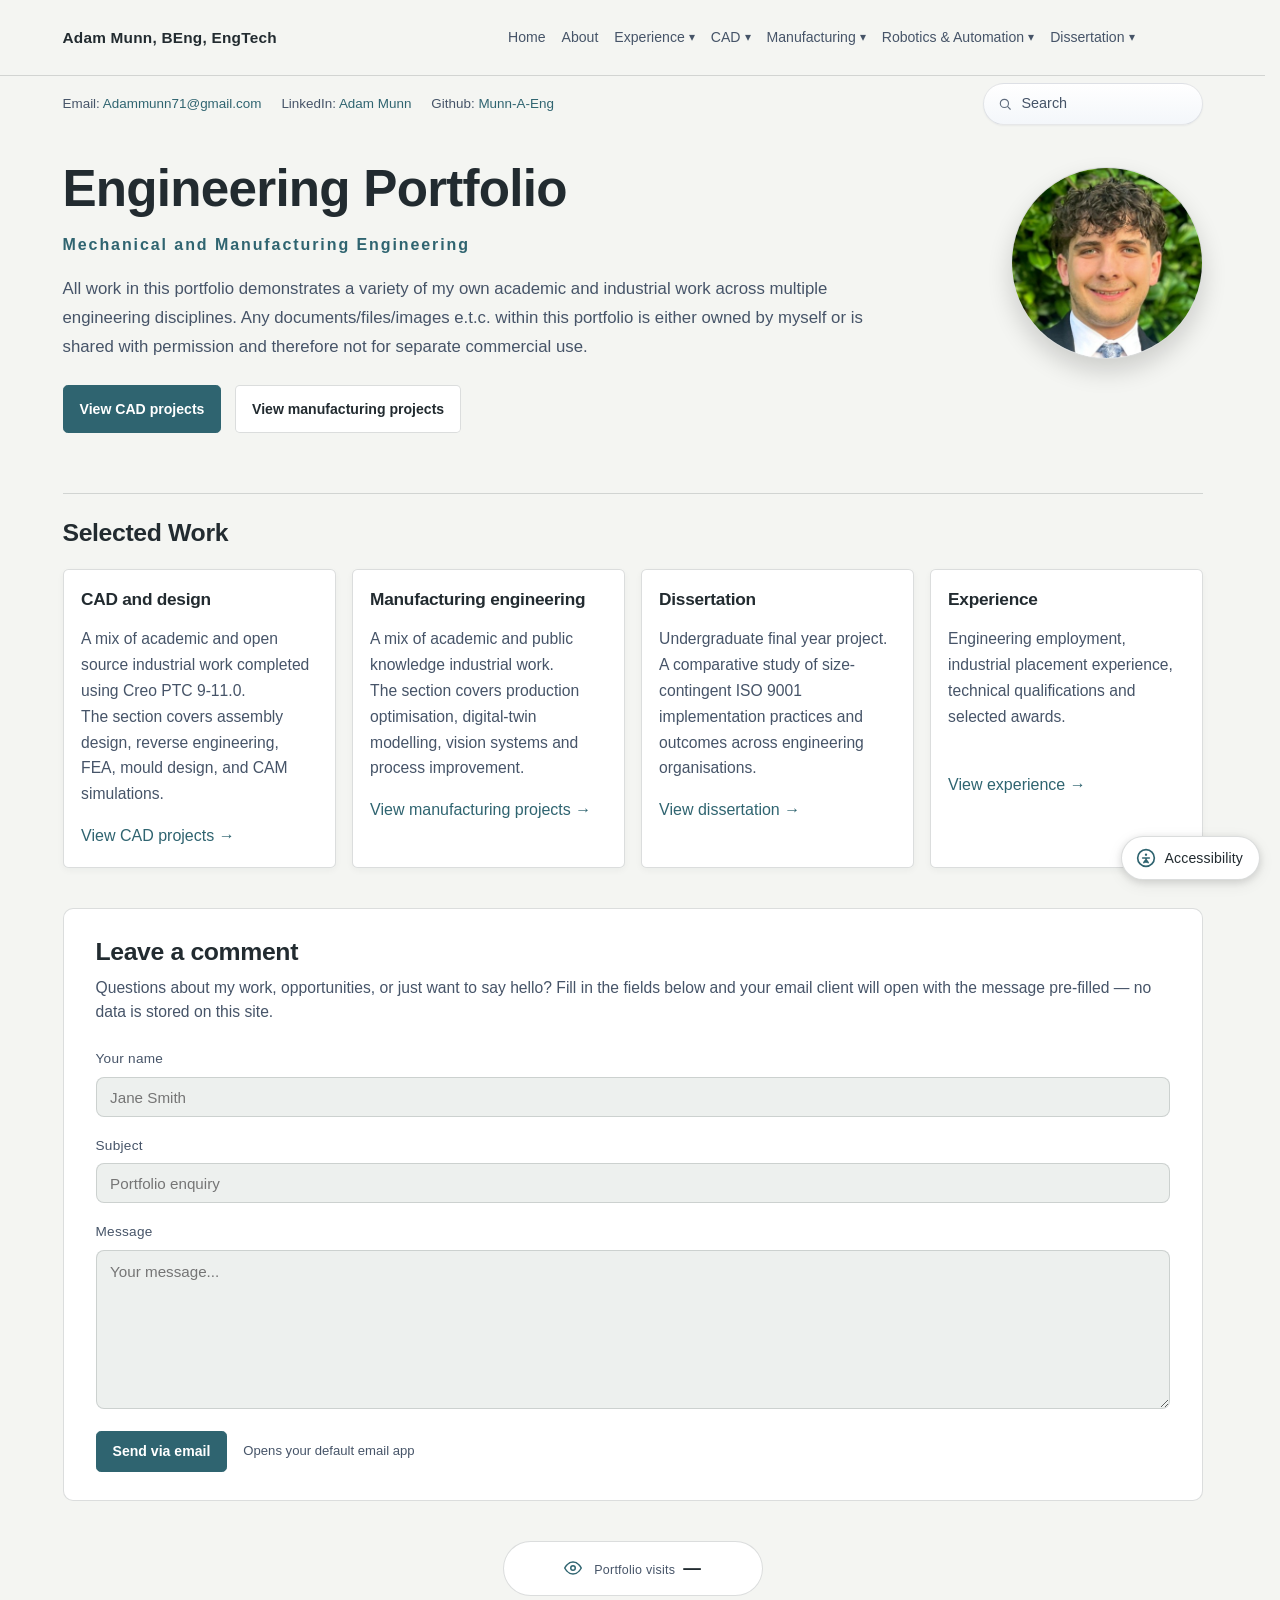
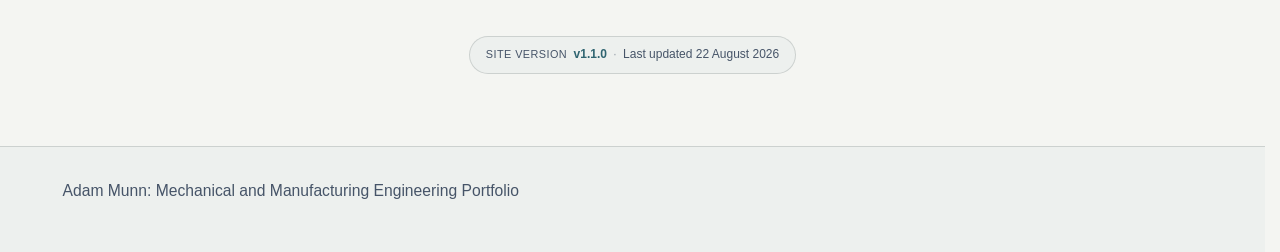
==== commit 47afcd66: "v1.1.0: Mobile device formatting, LinkedIn badge, layout fixes    - Mobile hamburger navigation    -" ====
--- a/index.html
+++ b/index.html
@@ -4,73 +4,79 @@
   <meta charset="UTF-8">
   <meta name="viewport" content="width=device-width, initial-scale=1.0">
   <meta name="description" content="Adam Munn engineering portfolio">
-  <title>Adam Munn, BEng, EngTech (MIMechE) | Engineering Portfolio</title>
+  <title>Adam Munn, BEng, EngTech | Engineering Portfolio</title>
   <link rel="stylesheet" href="assets/styles.css">
   <script>try{if(sessionStorage.getItem('headshotFlip'))document.documentElement.classList.add('flip-pending');}catch(e){}</script>
-  <script src="scripts/site-interactions.js?v=4" defer></script>
+  <script src="scripts/site-interactions.js?v=6" defer></script>
   <script>(function(){try{var p=JSON.parse(localStorage.getItem('portfolio-a11y-prefs')||'null');var h=document.documentElement;var d={theme:'light',contrast:'normal',textSize:'normal',motion:'auto'};if(p&&typeof p==='object'){for(var k in d){if(p[k])d[k]=p[k];}}h.setAttribute('data-theme',d.theme);h.setAttribute('data-contrast',d.contrast);h.setAttribute('data-text-size',d.textSize);h.setAttribute('data-motion',d.motion);}catch(e){}})();</script>
 </head>
 <body class="profile-page">
 	<!-- Site Header -->
 <header class="site-header">
   <div class="nav-wrap">
-    <a class="brand" href="index.html">Adam Munn, BEng, EngTech (MIMechE)</a>
+    <a class="brand" href="index.html">Adam Munn, BEng, EngTech</a>
 
     <nav class="nav-links" aria-label="Primary navigation">
-      <a href="index.html" class="active">Home</a>
+      <a href="index.html">Home</a>
       <a href="about.html">About</a>
-      <div class="nav-dropdown">
-        <a href="experience.html" class="nav-dropdown-link">
-          Experience <span class="nav-caret">▾</span>
-        </a>
-        <div class="nav-submenu">
+
+      <details class="nav-dropdown">
+        <summary class="nav-dropdown-summary">
+          Experience <span class="nav-caret" aria-hidden="true">▾</span>
+        </summary>
+        <div class="nav-dropdown-list">
+          <a href="experience.html">Experience overview</a>
           <a href="experience.html#engineering-experience">Engineering Experience</a>
           <a href="experience.html#additional-employment">Additional Employment</a>
           <a href="experience.html#qualifications">Qualifications and Certifications</a>
           <a href="experience.html#awards">Awards and Recognition</a>
         </div>
-      </div>
-
-      <div class="nav-dropdown">
-        <a href="cad.html" class="nav-dropdown-link">
-          CAD <span class="nav-caret">▾</span>
-        </a>
-        <div class="nav-submenu">
+      </details>
+
+      <details class="nav-dropdown">
+        <summary class="nav-dropdown-summary">
+          CAD <span class="nav-caret" aria-hidden="true">▾</span>
+        </summary>
+        <div class="nav-dropdown-list">
+          <a href="cad.html">CAD overview</a>
           <a href="cad.html#hevasure-aquila-2">Hevasure Aquila 2</a>
           <a href="cad.html#throttle-valve-assembly">Throttle Valve Assembly</a>
           <a href="cad.html#reverse-engineering-mould-design-cam">Reverse Engineering, Mould Design and CAM</a>
         </div>
-      </div>
-
-      <div class="nav-dropdown">
-        <a href="manufacturing-systems.html" class="nav-dropdown-link">
-          Manufacturing <span class="nav-caret">▾</span>
-        </a>
-        <div class="nav-submenu">
+      </details>
+
+      <details class="nav-dropdown">
+        <summary class="nav-dropdown-summary">
+          Manufacturing <span class="nav-caret" aria-hidden="true">▾</span>
+        </summary>
+        <div class="nav-dropdown-list">
+          <a href="manufacturing-systems.html">Manufacturing overview</a>
           <a href="manufacturing-systems.html#hydraulic-disc-brake-caliper-digital-twin">Hydraulic Disc Brake Caliper Digital Twin</a>
           <a href="manufacturing-systems.html#axle-optimisation">Axle Optimisation</a>
           <a href="manufacturing-systems.html#ipv-vision-system-upgrades">IPV Vision-System Upgrades</a>
           <a href="manufacturing-systems.html#output-transfer-gear-line-optimisation">Output Transfer Gear Line Optimisation</a>
         </div>
-      </div>
-
-      <div class="nav-dropdown">
-        <a href="robotics-automation.html" class="nav-dropdown-link">
-          Robotics &amp; Automation <span class="nav-caret">▾</span>
-        </a>
-       <div class="nav-submenu">
+      </details>
+
+      <details class="nav-dropdown">
+        <summary class="nav-dropdown-summary">
+          Robotics &amp; Automation <span class="nav-caret" aria-hidden="true">▾</span>
+        </summary>
+        <div class="nav-dropdown-list">
+          <a href="robotics-automation.html">Robotics &amp; Automation overview</a>
           <a href="robotics-automation.html#industrial-cobot-vision-support">Industrial COBOT and Vision-System Support</a>
           <a href="robotics-automation.html#rrt-path-planning">RRT Path-Planning Simulation</a>
           <a href="robotics-automation.html#portfolio-website-development">Portfolio Website Development</a>
           <a href="robotics-automation.html#live-data-integration">Live Data Integration</a>
         </div>
-      </div>
-
-      <div class="nav-dropdown">
-        <a href="dissertation.html" class="nav-dropdown-link">
-          Dissertation <span class="nav-caret">▾</span>
-        </a>
-        <div class="nav-submenu">
+      </details>
+
+      <details class="nav-dropdown">
+        <summary class="nav-dropdown-summary">
+          Dissertation <span class="nav-caret" aria-hidden="true">▾</span>
+        </summary>
+        <div class="nav-dropdown-list">
+          <a href="dissertation.html">Dissertation overview</a>
           <a href="dissertation.html#project-overview">Project Overview</a>
           <a href="dissertation.html#abstract">Abstract</a>
           <a href="dissertation.html#research-approach">Research Approach</a>
@@ -79,14 +85,15 @@
           <a href="dissertation.html#submitted-poster">Submitted Poster</a>
           <a href="dissertation.html#supporting-documents">Supporting Documents</a>
         </div>
-      </div>
+      </details>
     </nav>
   </div>
 </header>
 	<!-- Contact Strip -->
   <div class="contact-strip">
     <span>Email: <a href="mailto:Adammunn71@gmail.com">Adammunn71@gmail.com</a></span>
-    <span>LinkedIn: <a href="https://www.linkedin.com/in/adammunnuop/" target="_blank" rel="noopener noreferrer">Adam Munn</a></span>
+    <span>LinkedIn: <a href="https://www.linkedin.com/in/adammunnuos/" target="_blank" rel="noopener noreferrer">Adam Munn</a></span>
+	<span>Github: <a href="https://github.com/Munn-A-Eng">Munn-A-Eng</a></span>
     <button type="button" class="search-open contact-search" aria-label="Search this site (press Ctrl+K)">
       <svg viewBox="0 0 24 24" width="14" height="14" aria-hidden="true" fill="none" stroke="currentColor" stroke-width="2" stroke-linecap="round" stroke-linejoin="round"><circle cx="11" cy="11" r="7"></circle><path d="M21 21l-4.35-4.35"></path></svg>
       <span>Search</span>
@@ -100,7 +107,7 @@
     <h1>Engineering Portfolio</h1>
 	<p class="eyebrow">Mechanical and Manufacturing Engineering</p>
     <p class="lead">
-      All work in this portfolio demonstrates a variety of my own academic and industrial work across multiple engineering disciplines. Any documents/files/images (e.t.c.) within this portfolio is either owned by myself or is shared with permission and therefore not for separate commercial use.</p>
+      All work in this portfolio demonstrates a variety of my own academic and industrial work across multiple engineering disciplines. Any documents/files/images e.t.c. within this portfolio is either owned by myself or is shared with permission and therefore not for separate commercial use.</p>
 
     <div class="actions">
       <a class="button" href="cad.html">View CAD projects</a>
@@ -228,6 +235,7 @@
     return false;
   }
 </script>
+
 <!-- Visitor counter -->
       <section class="visit-counter" aria-labelledby="visit-counter-title">
         <div class="visit-counter-inner">
@@ -244,6 +252,13 @@
           </div>
         </div>
       </section>
+	   <!-- Site version footer -->
+      <aside class="site-version" aria-label="Site version">
+        <span class="site-version-label">Site version</span>
+        <span class="site-version-num">v1.1.0</span>
+        <span class="site-version-sep">·</span>
+        <span class="site-version-date">Last updated 22 August 2026</span>
+      </aside>
   </main>
 	<!-- Site Footer -->
   <footer class="site-footer">
@@ -254,5 +269,6 @@
   <script src="scripts/search.js" defer></script>
   <script src="scripts/accessibility.js" defer></script>
   <script src="scripts/visit-counter.js" defer></script>
+  <script src="scripts/mobile-nav.js" defer></script>
 </body>
 </html>
--- a/assets/styles.css
+++ b/assets/styles.css
@@ -237,7 +237,10 @@
 
 @media (max-width: 780px) {
   .nav-wrap { align-items: flex-start; flex-direction: column; }
-  .nav-links { gap: 0.65rem; }
+  .nav-links {
+    gap: 0.4rem 0.85rem;
+    font-size: 0.85rem;
+  }
   main { padding-top: 2rem; }
   .hero { padding-top: 2rem; }
 }
@@ -306,9 +309,10 @@
 }
 
 .nav-dropdown:hover .nav-submenu,
-.nav-dropdown:focus-within .nav-submenu {
-display: grid;
-gap: 0.15rem;
+.nav-dropdown:focus-within .nav-submenu,
+.nav-dropdown[data-open="true"] .nav-submenu {
+  display: grid;
+  gap: 0.15rem;
 }
 
 .nav-submenu a {
@@ -1774,7 +1778,6 @@
   color: var(--text);
   letter-spacing: 0.01em;
 }
-}
 .a11y-toggle:hover { transform: translateY(-2px); box-shadow: 0 4px 14px rgba(0,0,0,0.18); }
 .a11y-toggle:focus-visible { outline: 2px solid var(--accent); outline-offset: 2px; }
 
@@ -2090,6 +2093,7 @@
 
 @media (max-width: 640px) {
   .comment-box { padding: 1.25rem; }
+}
 /* ---------------------------------------------------------------
    Live carbon intensity dashboard
    --------------------------------------------------------------- */
@@ -2467,4 +2471,361 @@
   font-weight: 600;
   color: var(--text);
   font-variant-numeric: tabular-nums;
+}
+
+/* Mobile: shrink a11y widget to an icon, keep it out of the way of content */
+@media (max-width: 780px) {
+  .a11y-widget {
+    bottom: 0.75rem;
+    right: 0.75rem;
+  }
+  .a11y-toggle {
+    padding: 0;
+    width: 44px;
+    justify-content: center;
+    gap: 0;
+  }
+  .a11y-toggle-label {
+    display: none;
+  }
+  /* Prevent the fixed widget from covering the last row of content */
+  body {
+    padding-bottom: 4rem;
+  }
+}
+/* =====================================================================
+   Nav dropdowns — <details>/<summary> pattern (replaces .nav-dropdown-link)
+   Desktop: absolute drop-down on hover/focus/click.
+   Mobile:  native tap-to-open accordion.
+   ===================================================================== */
+
+.nav-dropdown-summary {
+  list-style: none;
+  cursor: pointer;
+  display: inline-flex;
+  align-items: center;
+  gap: 0.25rem;
+  color: var(--muted);
+  user-select: none;
+}
+.nav-dropdown-summary::-webkit-details-marker { display: none; }
+.nav-dropdown-summary::marker { display: none; }
+.nav-dropdown-summary:hover,
+.nav-dropdown-summary.active { color: var(--accent); }
+.nav-dropdown-summary:focus-visible {
+  outline: 2px solid var(--accent);
+  outline-offset: 2px;
+  border-radius: 2px;
+}
+
+.nav-dropdown-list { display: none; }
+
+@media (min-width: 781px) {
+  .nav-dropdown:hover > .nav-dropdown-list,
+  .nav-dropdown:focus-within > .nav-dropdown-list,
+  .nav-dropdown[open] > .nav-dropdown-list {
+    display: grid;
+    gap: 0.15rem;
+    position: absolute;
+    top: 100%;
+    left: 0;
+    z-index: 20;
+    min-width: 260px;
+    padding: 0.45rem;
+    border: 1px solid var(--border);
+    border-radius: 0.65rem;
+    background: var(--panel);
+    box-shadow: 0 0.75rem 1.5rem rgba(32, 40, 48, 0.14);
+  }
+  .nav-dropdown-list a {
+    display: block;
+    padding: 0.45rem 0.55rem;
+    border-radius: 0.35rem;
+    color: var(--muted);
+    text-decoration: none;
+    white-space: nowrap;
+  }
+  .nav-dropdown-list a:hover,
+  .nav-dropdown-list a:focus {
+    color: var(--accent);
+    background: var(--accent-soft);
+  }
+}
+
+@media (max-width: 780px) {
+  .nav-dropdown { width: 100%; }
+  .nav-dropdown-summary { padding: 0.35rem 0; width: 100%; }
+  .nav-dropdown[open] > .nav-dropdown-list {
+    display: grid;
+    gap: 0.1rem;
+    margin: 0.15rem 0 0.4rem 0.9rem;
+    padding: 0.15rem 0;
+  }
+  .nav-dropdown-list a {
+    display: block;
+    padding: 0.4rem 0.5rem;
+    color: var(--muted);
+    text-decoration: none;
+    font-size: 0.9rem;
+  }
+  .nav-dropdown-list a:hover,
+  .nav-dropdown-list a:focus {
+    color: var(--accent);
+    background: var(--accent-soft);
+  }
+  .nav-caret { display: inline-block; transition: transform 0.15s ease; }
+  .nav-dropdown[open] .nav-caret { transform: rotate(180deg); }
+}
+/* Mobile: allow brand to wrap onto two lines rather than overflow */
+@media (max-width: 520px) {
+  .brand {
+    white-space: normal;
+    font-size: 0.85rem;
+    line-height: 1.25;
+  }
+}
+/* Contact strip: allow email to break and prevent narrow overflow */
+.contact-strip {
+  overflow-wrap: anywhere;
+  word-break: break-word;
+}
+
+@media (max-width: 520px) {
+  .contact-strip {
+    gap: 0.5rem 0.75rem;
+    font-size: 0.78rem;
+  }
+  .contact-search {
+    min-width: 0;
+    width: 100%;
+    justify-content: center;
+    margin-left: 0;
+  }
+}
+/* Home hero buttons stack full-width on very small screens for tappability */
+@media (max-width: 480px) {
+  .actions {
+    flex-direction: column;
+    align-items: stretch;
+  }
+  .actions .button {
+    text-align: center;
+    padding: 0.85rem 1rem;
+  }
+}
+/* Carbon dashboard: tighter padding on small screens */
+@media (max-width: 520px) {
+  .carbon-dashboard {
+    padding: 1rem 1rem;
+    margin: 1.5rem 0;
+  }
+  .carbon-header h2,
+  .carbon-header h3 {
+    font-size: 1.15rem;
+  }
+  .carbon-value {
+    font-size: 2rem;
+  }
+}
+/* Site architecture diagram: signal that it's horizontally scrollable on mobile */
+@media (max-width: 780px) {
+  .site-arch-wrap {
+    background:
+      linear-gradient(to right, var(--panel) 20%, transparent 40%),
+      linear-gradient(to left,  var(--panel) 20%, transparent 40%),
+      linear-gradient(to right, var(--border), var(--border)) center bottom / 30px 2px no-repeat;
+    -webkit-overflow-scrolling: touch;
+  }
+  .site-arch-caption::after {
+    content: " (Scroll horizontally to view the full diagram.)";
+    color: var(--accent);
+    font-style: italic;
+  }
+}
+/* iOS Safari: prevent auto-zoom on input focus by ensuring 16px minimum */
+@media (max-width: 780px) {
+  .comment-box .comment-row input,
+  .comment-box .comment-row textarea {
+    font-size: 16px;
+  }
+  .rrt-controls select,
+  .rrt-controls input[type="number"] {
+    font-size: 16px;
+  }
+}
+/* Slightly tighter main padding on very narrow screens */
+@media (max-width: 480px) {
+  main {
+    padding-left: 0.85rem;
+    padding-right: 0.85rem;
+  }
+  .card {
+    padding: 1rem;
+  }
+}
+/* ---------------------------------------------------------------
+   Mobile hamburger menu
+   --------------------------------------------------------------- */
+.nav-hamburger {
+  display: none;
+  background: transparent;
+  border: 1px solid var(--border);
+  color: var(--text);
+  padding: 0.4rem;
+  border-radius: 6px;
+  cursor: pointer;
+  align-items: center;
+  justify-content: center;
+  transition: background 0.15s ease, border-color 0.15s ease;
+}
+.nav-hamburger:hover { background: var(--accent-soft); border-color: var(--accent); }
+.nav-hamburger:focus-visible { outline: 2px solid var(--accent); outline-offset: 2px; }
+.nav-hamburger svg { display: block; }
+
+/* Show/hide icon paths based on menu state */
+.nav-hamburger-close { display: none; }
+.site-header.nav-open .nav-hamburger-open  { display: none; }
+.site-header.nav-open .nav-hamburger-close { display: inline; }
+
+@media (max-width: 780px) {
+  /* Reorganise nav-wrap so brand + hamburger sit on one row, nav below */
+  .nav-wrap {
+    display: grid !important;
+    grid-template-columns: minmax(0, 1fr) auto;
+    grid-template-areas:
+      "brand hamburger"
+      "nav   nav";
+    gap: 0.5rem 0.75rem;
+    align-items: center;
+    flex-direction: unset !important;
+    padding-right: 1.25rem !important;
+  }
+  .brand         { grid-area: brand; }
+  .nav-hamburger { grid-area: hamburger; display: inline-flex; }
+  .nav-links {
+    grid-area: nav;
+    display: none;
+    width: 100%;
+    padding-top: 0.5rem;
+    margin-top: 0.5rem;
+    border-top: 1px solid var(--border);
+  }
+  .site-header.nav-open .nav-links {
+    display: flex;
+    flex-direction: column;
+    align-items: stretch;
+  }
+  /* Header headshot competes with the hamburger for space — hide it on mobile.
+     The brand text still identifies the site. */
+  .header-headshot { display: none !important; }
+}
+/* Site version footer (About page) */
+.site-version {
+  display: flex;
+  flex-wrap: wrap;
+  align-items: center;
+  justify-content: center;
+  gap: 0.4rem;
+  margin: 2.5rem auto 0.5rem;
+  padding: 0.5rem 1rem;
+  max-width: fit-content;
+  font-size: 0.75rem;
+  color: var(--muted);
+  border: 1px solid var(--border);
+  border-radius: 999px;
+  background: var(--panel-soft);
+  font-variant-numeric: tabular-nums;
+}
+.site-version-label {
+  letter-spacing: 0.04em;
+  text-transform: uppercase;
+  font-size: 0.68rem;
+}
+.site-version-num {
+  color: var(--accent);
+  font-weight: 600;
+}
+.site-version-sep {
+  opacity: 0.5;
+}
+/* LinkedIn badge section */
+.linkedin-badge-section {
+  margin: 2.5rem 0;
+  width: 100%;
+}
+.linkedin-badge-section h2 {
+  margin-bottom: 1rem;
+}
+.linkedin-badge-wrap {
+  display: flex;
+  justify-content: center;
+  align-items: center;
+  width: 100%;
+  padding: 2rem 1.5rem;
+  background: var(--panel);
+  border: 1px solid var(--border);
+  border-radius: 8px;
+}
+
+/* Dark/high-contrast: LinkedIn's badge doesn't theme itself — override data-theme
+   dynamically would require re-init on prefs change; not worth it.
+   Instead, put a subtle themed frame around it so it doesn't clash. */
+[data-theme="dark"] .linkedin-badge-wrap,
+[data-contrast="high"] .linkedin-badge-wrap {
+  background: #ffffff;
+}
+/* About page Contact grid: two info cards + LinkedIn badge card */
+.contact-grid {
+  display: grid;
+  grid-template-columns: minmax(0, 1fr) minmax(340px, 0.55fr);
+  gap: 1rem;
+  align-items: stretch;
+  margin-top: 1.25rem;
+}
+
+/* Left column: Email and Location stacked, each taking equal height */
+.contact-stack {
+  display: grid;
+  grid-template-rows: 1fr 1fr;
+  gap: 1rem;
+  min-width: 0;
+}
+
+.contact-card {
+  display: flex;
+  flex-direction: column;
+}
+.contact-card h3 {
+  margin-bottom: 0.5rem;
+}
+
+/* LinkedIn card: centre badge horizontally, tighter bottom padding */
+.contact-card--linkedin {
+  padding: 1rem 1rem 0.5rem;
+  display: flex;
+  flex-direction: column;
+  align-items: center;
+  justify-content: flex-start;
+  gap: 0.5rem;
+}
+.contact-card--linkedin h3 {
+  align-self: flex-start;
+  margin-bottom: 0;
+}
+.linkedin-badge-inline {
+  align-self: stretch !important;
+  width: 100% !important;
+  display: flex !important;
+  justify-content: center !important;
+  align-items: center !important;
+}
+.linkedin-badge-inline > .badge-base,
+.linkedin-badge-inline iframe {
+  margin: 0 auto !important;
+}
+
+/* Collapse to a single column on tablets and phones */
+@media (max-width: 900px) {
+  .contact-grid { grid-template-columns: 1fr; }
+  .contact-stack { grid-template-rows: auto auto; }
 }
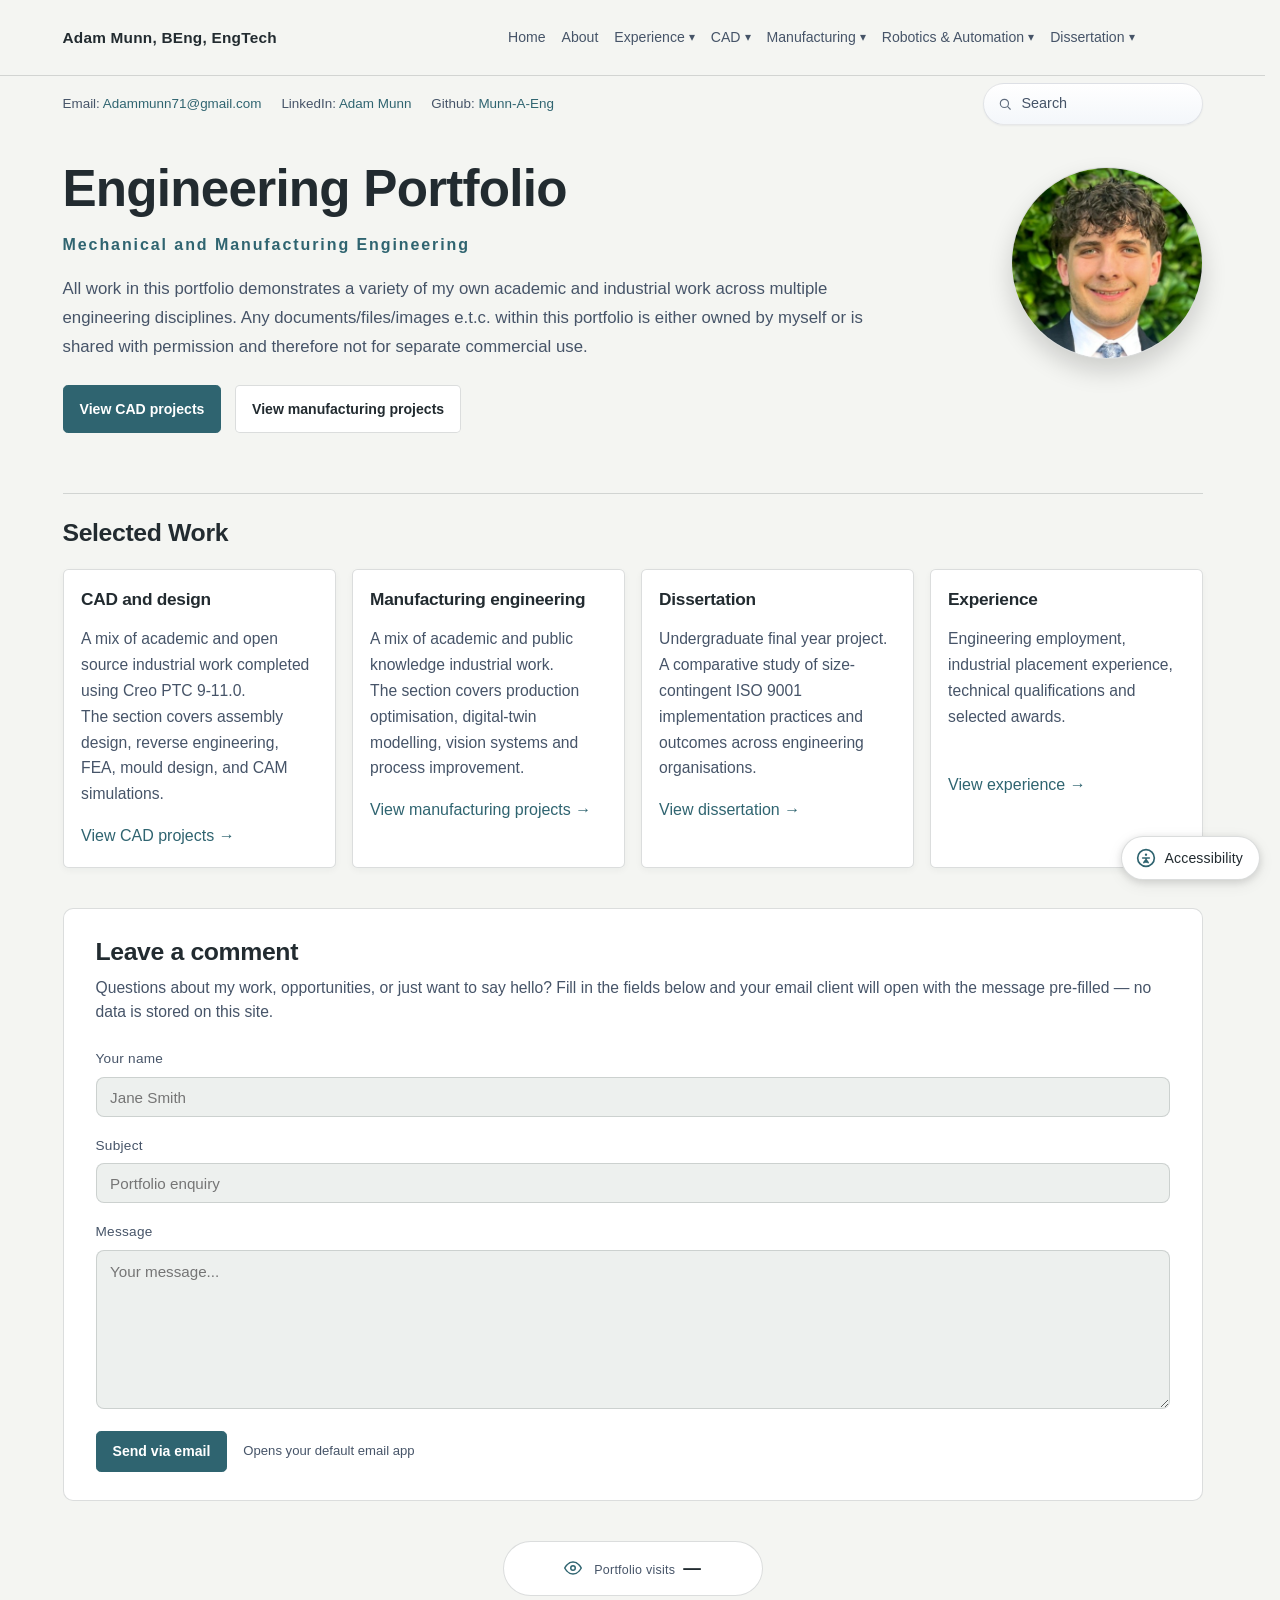
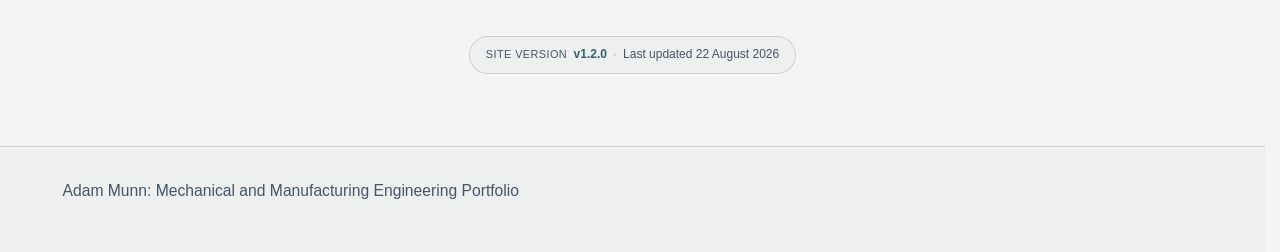
==== commit b89f7b4a: "v1.2.0 - SEO: metadata, structured data, sitemap, favicon, OG tags * Unique meta descriptions on all" ====
--- a/index.html
+++ b/index.html
@@ -3,12 +3,54 @@
 <head>
   <meta charset="UTF-8">
   <meta name="viewport" content="width=device-width, initial-scale=1.0">
-  <meta name="description" content="Adam Munn engineering portfolio">
+  <meta name="description" content="Adam Munn — Mechanical and Manufacturing Engineering portfolio. BEng graduate, EngTech MIMechE. CAD, digital twins, robotics, MATLAB and dissertation work.">
+  <link rel="canonical" href="https://munn-a-eng.github.io/">
   <title>Adam Munn, BEng, EngTech | Engineering Portfolio</title>
-  <link rel="stylesheet" href="assets/styles.css">
+    <link rel="stylesheet" href="assets/styles.css?v=2">
+  <link rel="icon" type="image/x-icon" href="/favicon.ico">
+  <link rel="icon" type="image/svg+xml" href="/favicon.svg">
+  <link rel="icon" type="image/png" sizes="96x96" href="/favicon-96x96.png">
+  <link rel="apple-touch-icon" sizes="180x180" href="/apple-touch-icon.png">
+  <link rel="manifest" href="/site.webmanifest">
   <script>try{if(sessionStorage.getItem('headshotFlip'))document.documentElement.classList.add('flip-pending');}catch(e){}</script>
   <script src="scripts/site-interactions.js?v=6" defer></script>
   <script>(function(){try{var p=JSON.parse(localStorage.getItem('portfolio-a11y-prefs')||'null');var h=document.documentElement;var d={theme:'light',contrast:'normal',textSize:'normal',motion:'auto'};if(p&&typeof p==='object'){for(var k in d){if(p[k])d[k]=p[k];}}h.setAttribute('data-theme',d.theme);h.setAttribute('data-contrast',d.contrast);h.setAttribute('data-text-size',d.textSize);h.setAttribute('data-motion',d.motion);}catch(e){}})();</script>
+  <script type="application/ld+json">
+  {
+    "@context": "https://schema.org",
+    "@type": "WebSite",
+    "name": "Adam Munn Engineering Portfolio",
+    "url": "https://munn-a-eng.github.io/",
+    "description": "Mechanical and Manufacturing Engineering portfolio: CAD, digital twins, robotics, MATLAB and dissertation work by Adam Munn.",
+    "author": {
+      "@type": "Person",
+      "name": "Adam Munn",
+      "url": "https://munn-a-eng.github.io/about.html"
+    },
+    "inLanguage": "en-GB",
+    "potentialAction": {
+      "@type": "SearchAction",
+      "target": {
+        "@type": "EntryPoint",
+        "urlTemplate": "https://munn-a-eng.github.io/?q={search_term_string}"
+      },
+      "query-input": "required name=search_term_string"
+    }
+  }
+  </script>
+  <!-- Open Graph / Social sharing -->
+  <meta property="og:type" content="website">
+  <meta property="og:url" content="https://munn-a-eng.github.io/">
+  <meta property="og:title" content="Adam Munn, BEng, EngTech (MIMechE) | Engineering Portfolio">
+  <meta property="og:description" content="Mechanical and Manufacturing Engineering portfolio. CAD, digital twins, robotics, MATLAB and dissertation work.">
+  <meta property="og:image" content="https://munn-a-eng.github.io/og-image.png">
+  <meta property="og:image:width" content="1200">
+  <meta property="og:image:height" content="630">
+  <meta property="og:locale" content="en_GB">
+  <meta name="twitter:card" content="summary_large_image">
+  <meta name="twitter:title" content="Adam Munn | Engineering Portfolio">
+  <meta name="twitter:description" content="Mechanical and Manufacturing Engineering portfolio: CAD, digital twins, robotics and MATLAB.">
+  <meta name="twitter:image" content="https://munn-a-eng.github.io/og-image.png">  
 </head>
 <body class="profile-page">
 	<!-- Site Header -->
@@ -255,7 +297,7 @@
 	   <!-- Site version footer -->
       <aside class="site-version" aria-label="Site version">
         <span class="site-version-label">Site version</span>
-        <span class="site-version-num">v1.1.0</span>
+        <span class="site-version-num">v1.2.0</span>
         <span class="site-version-sep">·</span>
         <span class="site-version-date">Last updated 22 August 2026</span>
       </aside>
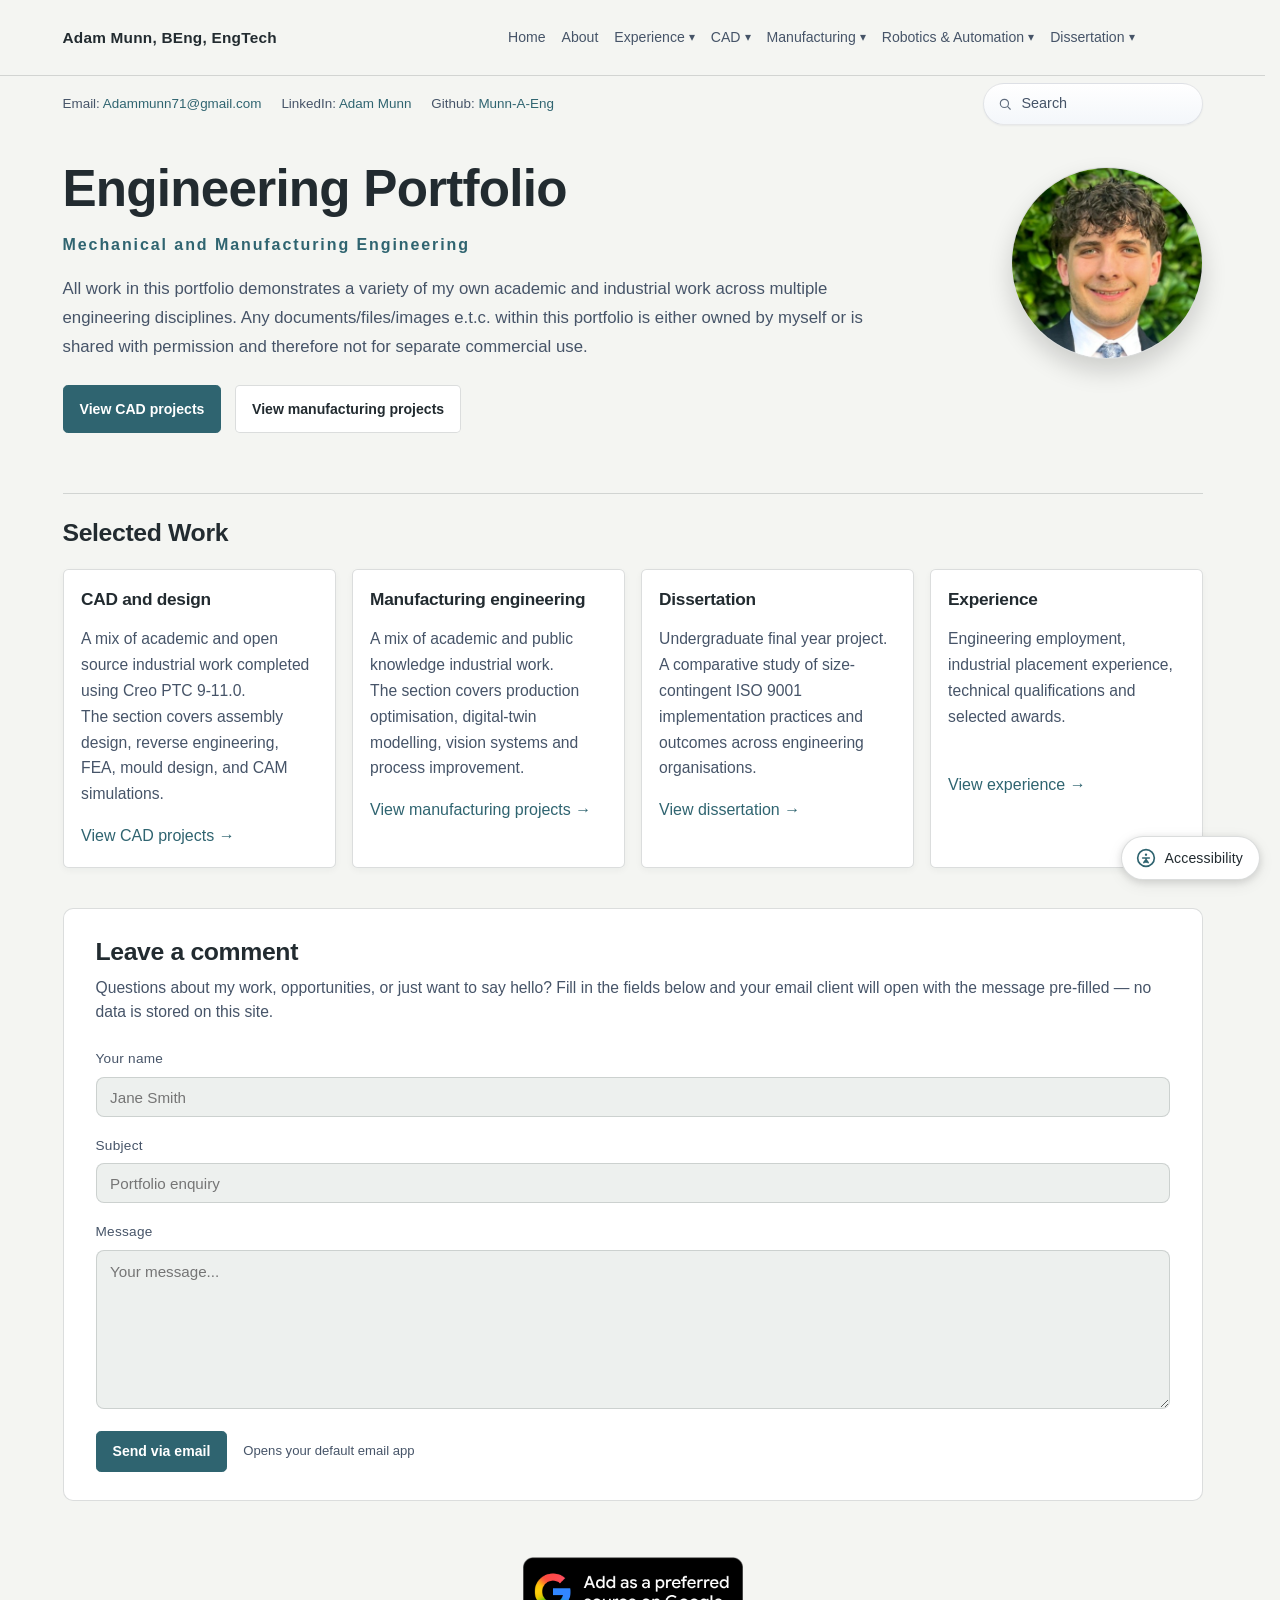
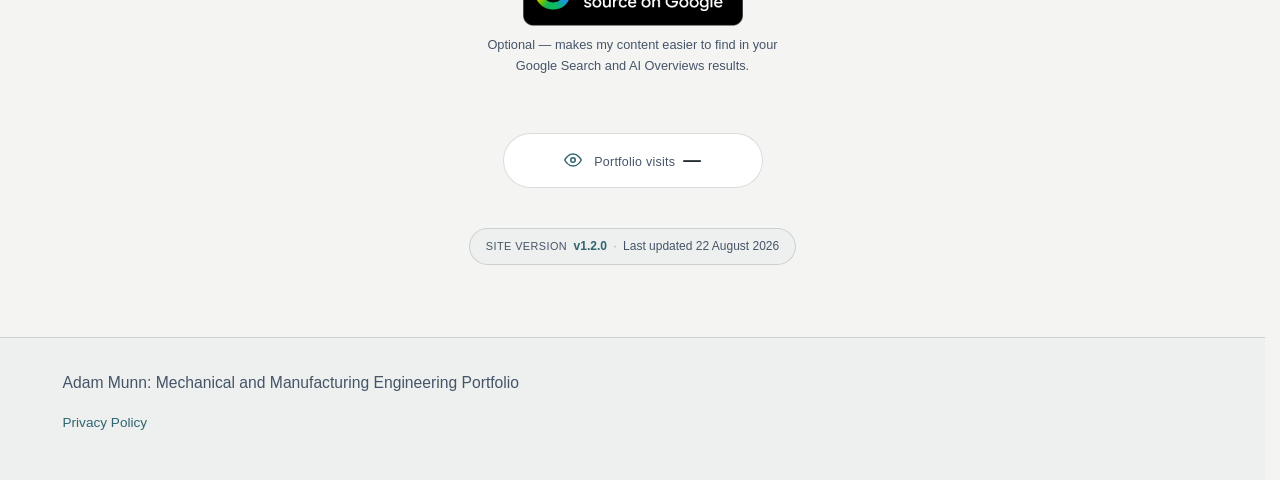
==== commit fb665943: "v1.3.0: Privacy page, security headers, Preferred Source Button - New privacy.html page + footer lin" ====
--- a/index.html
+++ b/index.html
@@ -3,7 +3,10 @@
 <head>
   <meta charset="UTF-8">
   <meta name="viewport" content="width=device-width, initial-scale=1.0">
-  <meta name="description" content="Adam Munn — Mechanical and Manufacturing Engineering portfolio. BEng graduate, EngTech MIMechE. CAD, digital twins, robotics, MATLAB and dissertation work.">
+  <meta name="description" content="Adam Munn: Mechanical & Manufacturing Engineering portfolio. BEng, EngTech MIMechE. CAD, digital twins, robotics, MATLAB and dissertation work.">
+  <meta http-equiv="Content-Security-Policy" content="default-src 'self'; script-src 'self' 'unsafe-inline' https://abacus.jasoncameron.dev https://platform.linkedin.com; style-src 'self' 'unsafe-inline'; img-src 'self' data: https://media.licdn.com; connect-src 'self' https://api.carbonintensity.org.uk https://abacus.jasoncameron.dev; font-src 'self'; frame-src https://www.linkedin.com; frame-ancestors 'none'; base-uri 'self'; form-action 'none'">
+  <meta name="referrer" content="strict-origin-when-cross-origin">
+  <meta http-equiv="X-Content-Type-Options" content="nosniff">
   <link rel="canonical" href="https://munn-a-eng.github.io/">
   <title>Adam Munn, BEng, EngTech | Engineering Portfolio</title>
     <link rel="stylesheet" href="assets/styles.css?v=2">
@@ -277,7 +280,25 @@
     return false;
   }
 </script>
-
+      <!-- Google Preferred Source button -->
+      <section class="preferred-source" aria-labelledby="preferred-source-title">
+        <h2 id="preferred-source-title" class="visually-hidden">Add this site as a Google preferred source</h2>
+        <a class="preferred-source-link"
+           href="https://www.google.com/preferences/source?q=munn-a-eng.github.io"
+           target="_blank"
+           rel="noopener"
+           aria-label="Add this portfolio as a preferred source in Google Search">
+          <img src="images/google-preferred-source.png"
+               alt="Add as Preferred Source in Google Search"
+               width="220"
+               height="44"
+               loading="lazy">
+        </a>
+        <p class="preferred-source-note">
+          Optional — makes my content easier to find in your Google Search
+          and AI Overviews results.
+        </p>
+      </section>
 <!-- Visitor counter -->
       <section class="visit-counter" aria-labelledby="visit-counter-title">
         <div class="visit-counter-inner">
@@ -303,9 +324,12 @@
       </aside>
   </main>
 	<!-- Site Footer -->
-  <footer class="site-footer">
+    <footer class="site-footer">
     <div class="footer-wrap">
       <p>Adam Munn: Mechanical and Manufacturing Engineering Portfolio</p>
+      <p style="margin-top: 0.5rem; font-size: 0.85rem;">
+        <a href="privacy.html">Privacy Policy</a>
+      </p>
     </div>
   </footer>
   <script src="scripts/search.js" defer></script>
--- a/assets/styles.css
+++ b/assets/styles.css
@@ -2828,4 +2828,46 @@
 @media (max-width: 900px) {
   .contact-grid { grid-template-columns: 1fr; }
   .contact-stack { grid-template-rows: auto auto; }
+}
+/* Google Preferred Source button */
+.preferred-source {
+  display: flex;
+  flex-direction: column;
+  align-items: center;
+  gap: 0.5rem;
+  margin: 2.5rem 0 1.5rem;
+  padding: 1rem;
+}
+.preferred-source-link {
+  display: inline-block;
+  transition: transform 0.15s ease, opacity 0.15s ease;
+}
+.preferred-source-link:hover {
+  transform: translateY(-2px);
+  opacity: 0.9;
+}
+.preferred-source-link img {
+  display: block;
+  height: auto;
+  max-width: 100%;
+}
+.preferred-source-note {
+  margin: 0;
+  font-size: 0.8rem;
+  color: var(--muted);
+  text-align: center;
+  max-width: 320px;
+}
+
+/* Utility: hide visually but keep for screen readers */
+.visually-hidden {
+  position: absolute;
+  width: 1px;
+  height: 1px;
+  padding: 0;
+  margin: -1px;
+  overflow: hidden;
+  clip: rect(0, 0, 0, 0);
+  white-space: nowrap;
+  border: 0;
 }
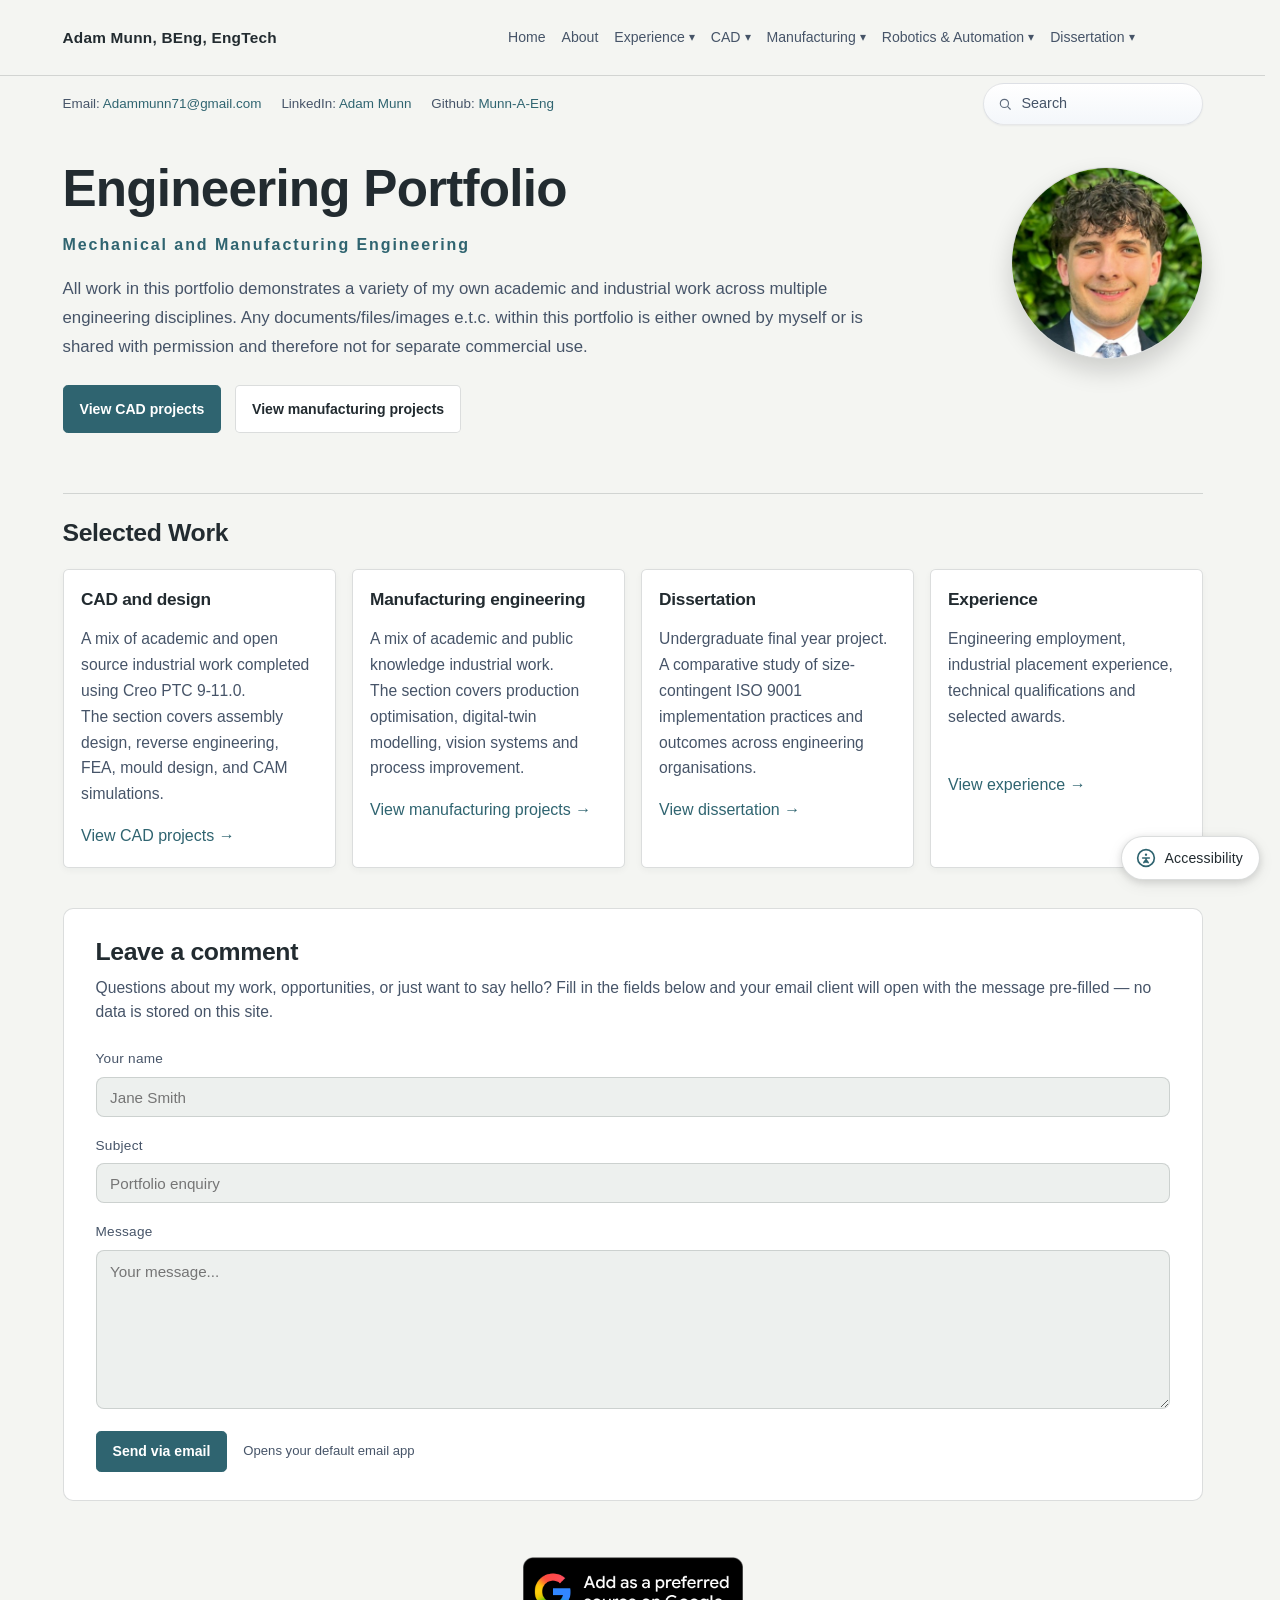
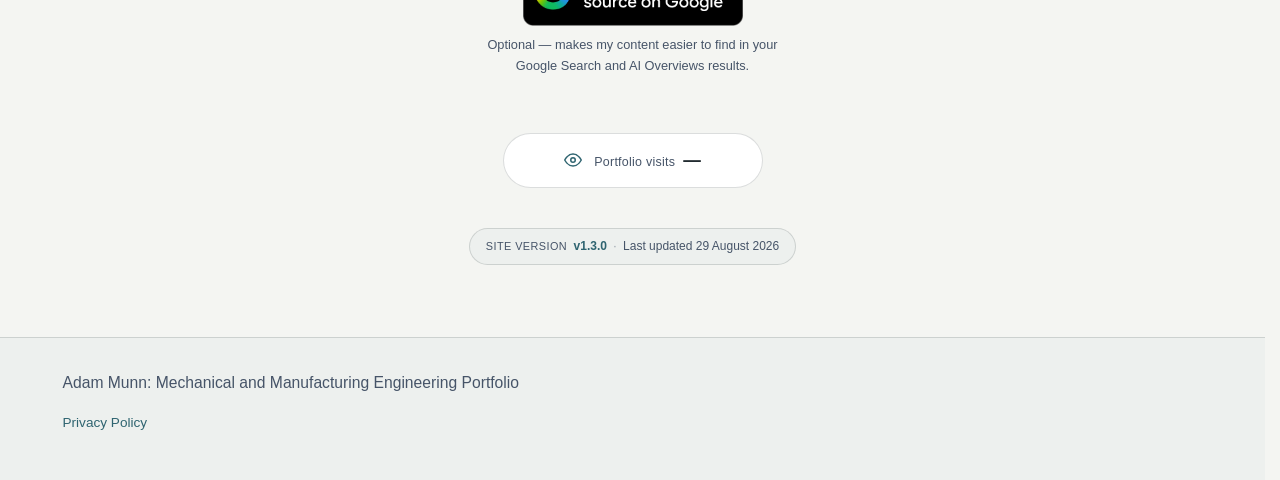
==== commit 6bcbda92: "Typo Update N/A" ====
--- a/index.html
+++ b/index.html
@@ -318,9 +318,9 @@
 	   <!-- Site version footer -->
       <aside class="site-version" aria-label="Site version">
         <span class="site-version-label">Site version</span>
-        <span class="site-version-num">v1.2.0</span>
+        <span class="site-version-num">v1.3.0</span>
         <span class="site-version-sep">·</span>
-        <span class="site-version-date">Last updated 22 August 2026</span>
+        <span class="site-version-date">Last updated 29 August 2026</span>
       </aside>
   </main>
 	<!-- Site Footer -->
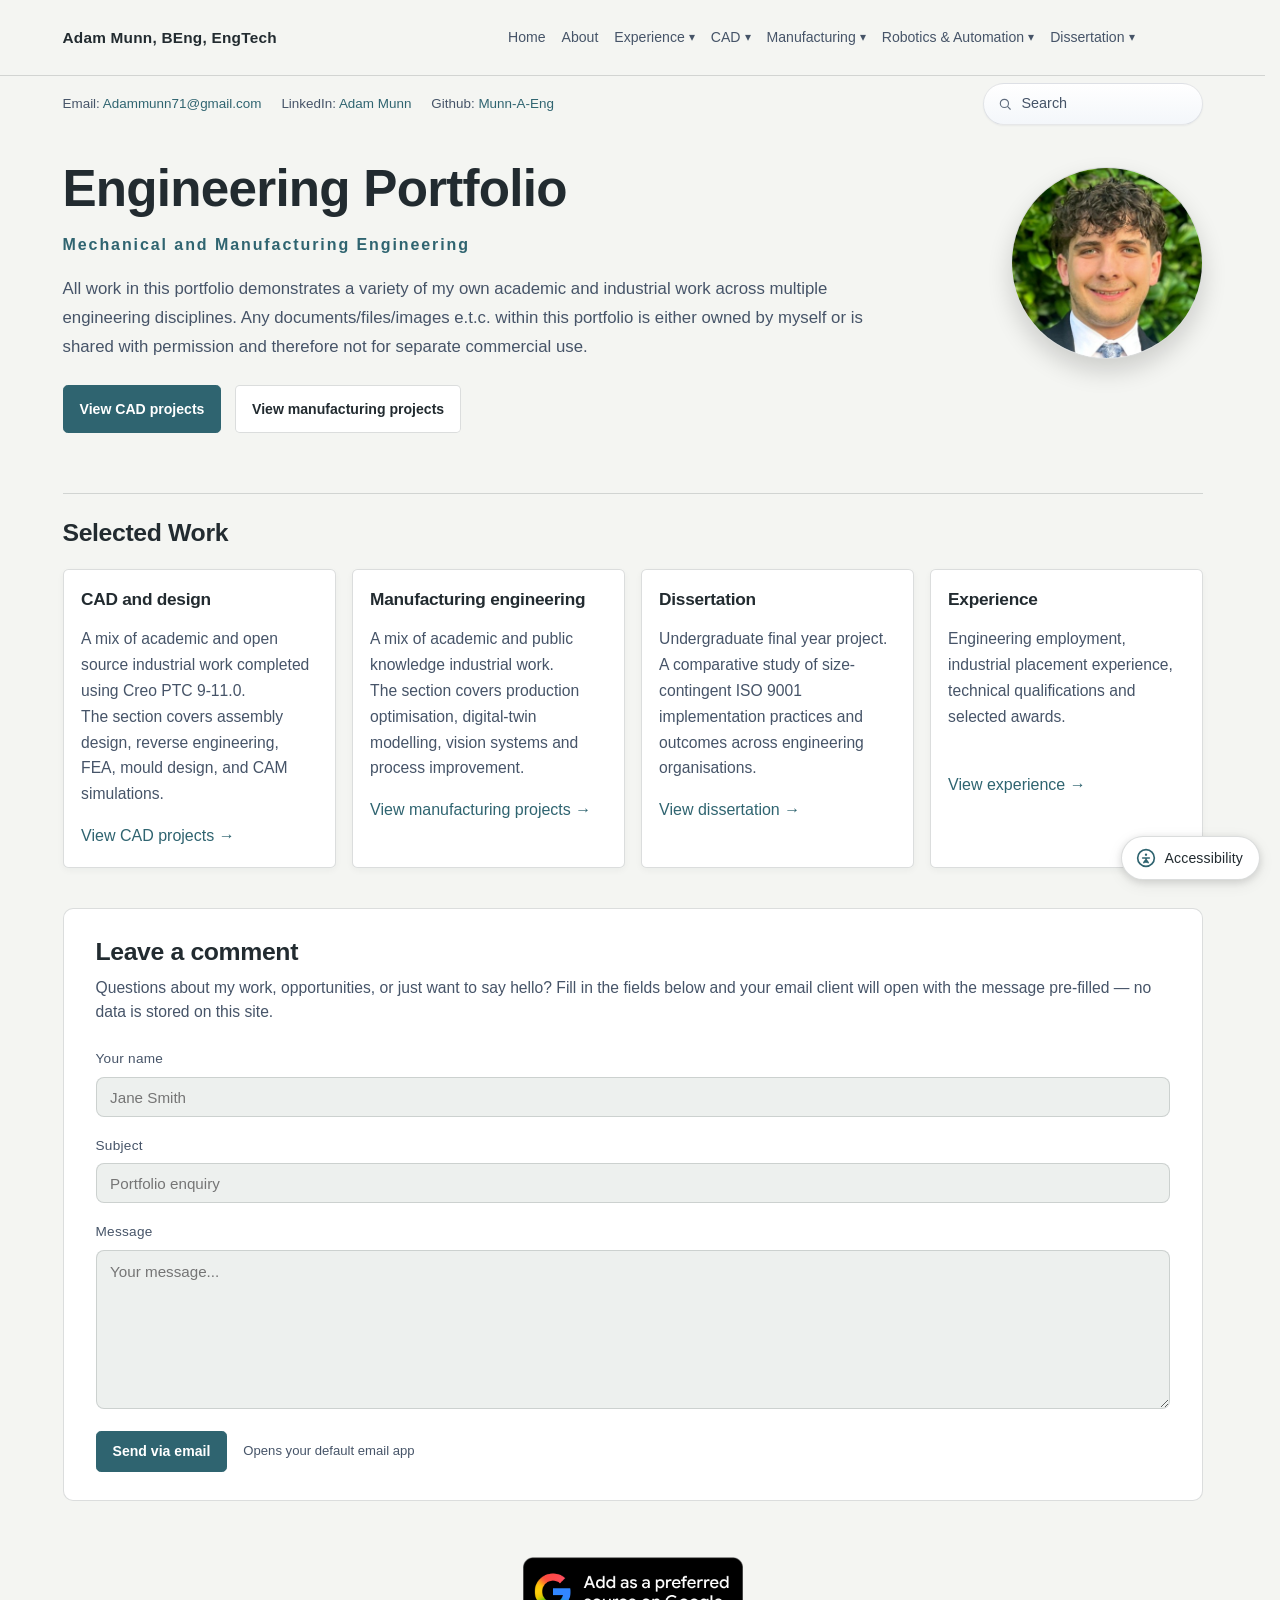
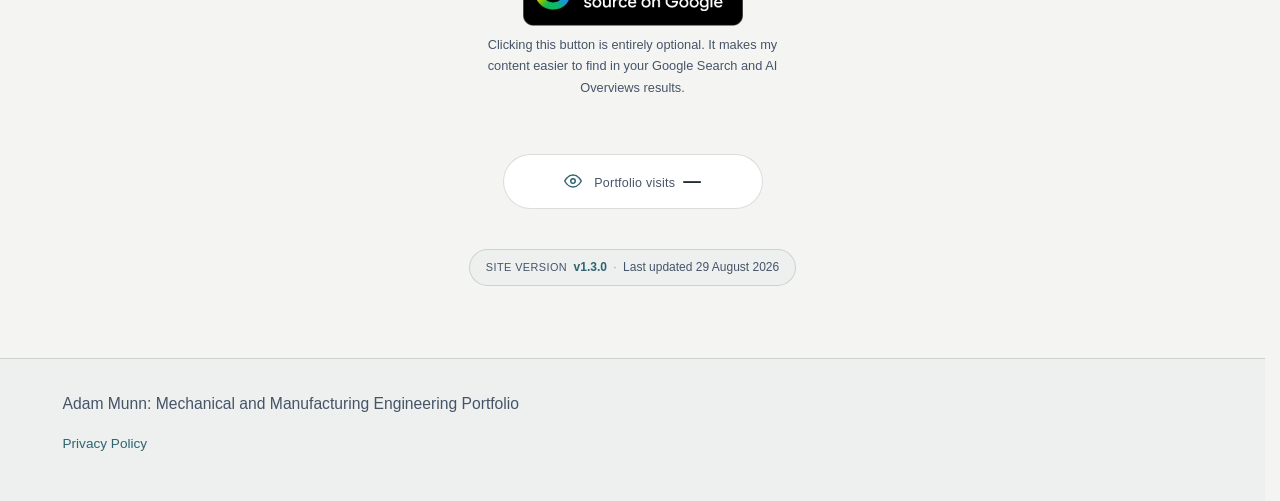
==== commit 4b3a765e: "As before N/A" ====
--- a/index.html
+++ b/index.html
@@ -295,7 +295,7 @@
                loading="lazy">
         </a>
         <p class="preferred-source-note">
-          Optional — makes my content easier to find in your Google Search
+          Clicking this button is entirely optional. It makes my content easier to find in your Google Search
           and AI Overviews results.
         </p>
       </section>
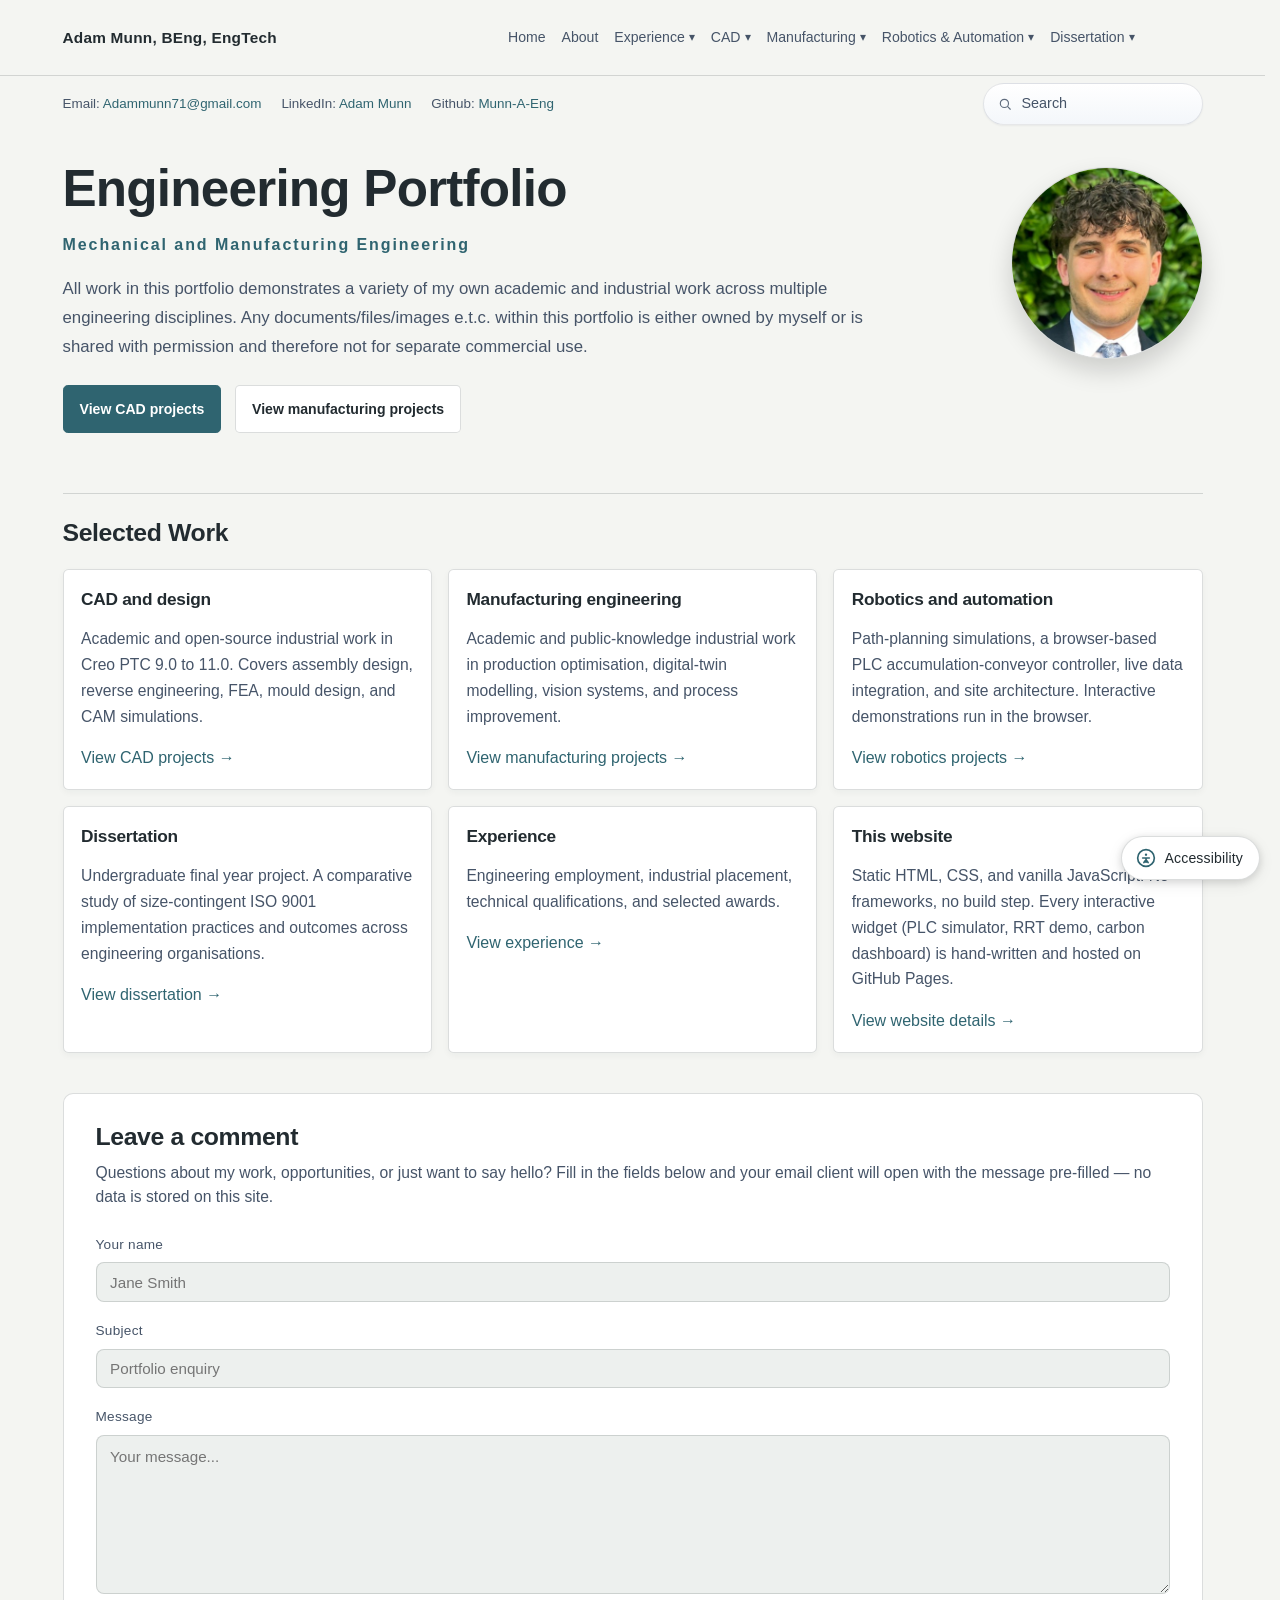
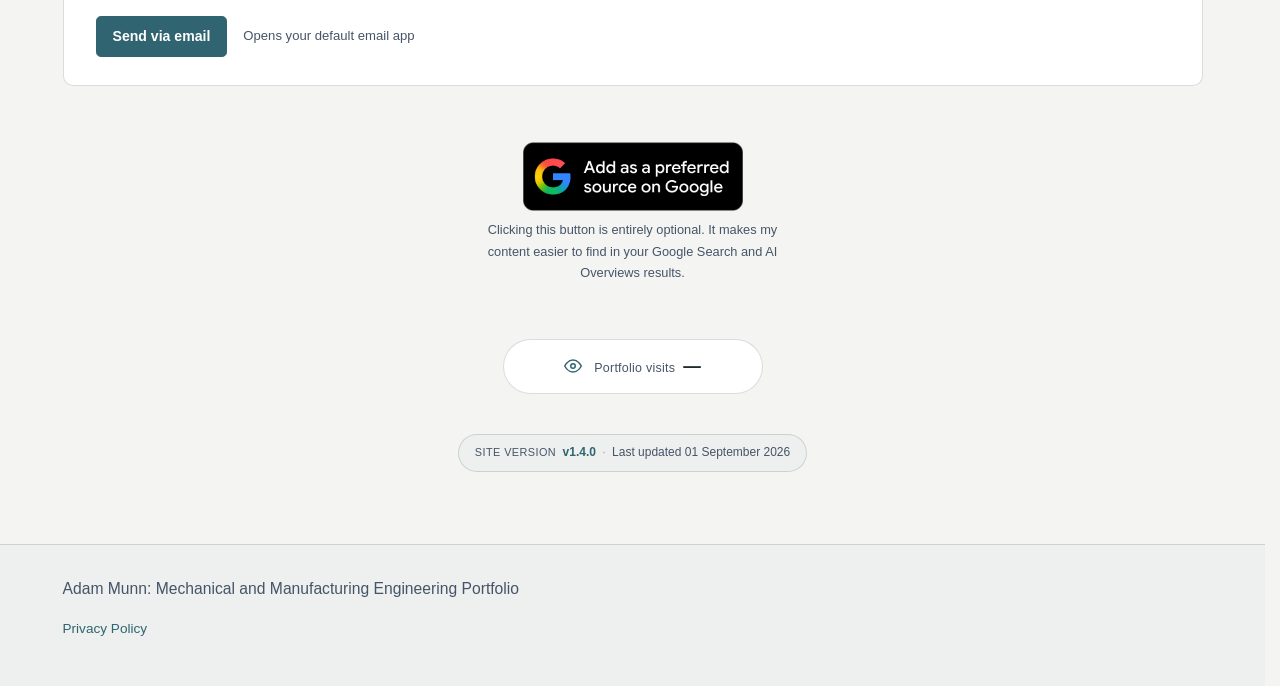
==== commit 31efd748: "v.1.4.0: PLC accumulation conveyor simulator Adds a browser-based simulation of a three-station accu" ====
--- a/index.html
+++ b/index.html
@@ -111,8 +111,10 @@
           <a href="robotics-automation.html">Robotics &amp; Automation overview</a>
           <a href="robotics-automation.html#industrial-cobot-vision-support">Industrial COBOT and Vision-System Support</a>
           <a href="robotics-automation.html#rrt-path-planning">RRT Path-Planning Simulation</a>
+          <a href="robotics-automation.html#plc-simulation">PLC Accumulation-Conveyor Simulator</a>
           <a href="robotics-automation.html#portfolio-website-development">Portfolio Website Development</a>
           <a href="robotics-automation.html#live-data-integration">Live Data Integration</a>
+          
         </div>
       </details>
 
@@ -172,53 +174,58 @@
 	<!-- Selected Work -->
 <section>
   <h2>Selected Work</h2>
-
-  <div class="grid">
+  <div class="grid grid--selected-work">
     <article class="card">
       <h3>CAD and design</h3>
-
-  <p>
-A mix of academic and open source industrial work completed using Creo PTC 9-11.0. <br>The section covers assembly design, reverse engineering, FEA, mould design, and CAM simulations.
-  </p>
-
-  <a href="cad.html">View CAD projects →</a>
-</article>
-
-<article class="card">
-  <h3>Manufacturing engineering</h3>
-
-  <p>
-    A mix of academic and public knowledge industrial work. <br> The section covers production optimisation,
-    digital-twin modelling, vision systems and process improvement.
-  </p>
-
-  <a href="manufacturing-systems.html">View manufacturing projects →</a>
-</article>
-
-<article class="card">
-  <h3>Dissertation</h3>
-
-  <p>
-  Undergraduate final year project.<br>
-    A comparative study of size-contingent ISO 9001 implementation practices
-    and outcomes across engineering organisations.
-  </p>
-
-  <a href="dissertation.html">View dissertation →</a>
-</article>
-
-<article class="card">
-  <h3>Experience</h3>
-
-  <p>
-    Engineering employment, industrial placement experience, technical
-    qualifications and selected awards.
-  </p>
-
-<br>
-  <a href="experience.html">View experience →</a>
-</article>
-
+      <p>
+        Academic and open-source industrial work in Creo PTC 9.0 to 11.0. Covers
+        assembly design, reverse engineering, FEA, mould design, and CAM simulations.
+      </p>
+      <a href="cad.html">View CAD projects →</a>
+    </article>
+    <article class="card">
+      <h3>Manufacturing engineering</h3>
+      <p>
+        Academic and public-knowledge industrial work in production optimisation,
+        digital-twin modelling, vision systems, and process improvement.
+      </p>
+      <a href="manufacturing-systems.html">View manufacturing projects →</a>
+    </article>
+    <article class="card">
+      <h3>Robotics and automation</h3>
+      <p>
+        Path-planning simulations, a browser-based PLC accumulation-conveyor
+        controller, live data integration, and site architecture. Interactive
+        demonstrations run in the browser.
+      </p>
+      <a href="robotics-automation.html">View robotics projects →</a>
+    </article>
+    <article class="card">
+      <h3>Dissertation</h3>
+      <p>
+        Undergraduate final year project. A comparative study of size-contingent
+        ISO 9001 implementation practices and outcomes across engineering
+        organisations.
+      </p>
+      <a href="dissertation.html">View dissertation →</a>
+    </article>
+    <article class="card">
+      <h3>Experience</h3>
+      <p>
+        Engineering employment, industrial placement, technical qualifications,
+        and selected awards.
+      </p>
+      <a href="experience.html">View experience →</a>
+    </article>
+    <article class="card">
+      <h3>This website</h3>
+      <p>
+        Static HTML, CSS, and vanilla JavaScript. No frameworks, no build step.
+        Every interactive widget (PLC simulator, RRT demo, carbon dashboard) is
+        hand-written and hosted on GitHub Pages.
+      </p>
+      <a href="robotics-automation.html#portfolio-website-development">View website details →</a>
+    </article>
   </div>
 </section>
 <!-- Comment box -->
@@ -318,9 +325,9 @@
 	   <!-- Site version footer -->
       <aside class="site-version" aria-label="Site version">
         <span class="site-version-label">Site version</span>
-        <span class="site-version-num">v1.3.0</span>
+        <span class="site-version-num">v1.4.0</span>
         <span class="site-version-sep">·</span>
-        <span class="site-version-date">Last updated 29 August 2026</span>
+        <span class="site-version-date">Last updated 01 September 2026</span>
       </aside>
   </main>
 	<!-- Site Footer -->
@@ -336,5 +343,6 @@
   <script src="scripts/accessibility.js" defer></script>
   <script src="scripts/visit-counter.js" defer></script>
   <script src="scripts/mobile-nav.js" defer></script>
+  <script src="scripts/nav-hover.js" defer></script>
 </body>
 </html>
--- a/assets/styles.css
+++ b/assets/styles.css
@@ -2870,4 +2870,281 @@
   clip: rect(0, 0, 0, 0);
   white-space: nowrap;
   border: 0;
+}
+/* ============================================================
+   PLC accumulation-conveyor simulator — consolidated (Stage 3C)
+   ============================================================ */
+.plc-sim {
+  display: block;
+  margin-top: 1.5rem;
+  padding: 1rem;
+  background: var(--panel);
+  border: 1px solid var(--border);
+  border-radius: 0.35rem;
+}
+
+.plc-sim__header {
+  display: flex; align-items: baseline; justify-content: space-between;
+  flex-wrap: wrap; gap: 0.5rem 1rem; margin-bottom: 0.5rem;
+}
+.plc-sim__title { margin: 0; font-size: 1.05rem; }
+
+.plc-sim__status-wrap {
+  display: inline-flex; align-items: baseline; gap: 0.4rem;
+  font-size: 0.8rem;
+  font-family: ui-monospace, "SF Mono", Menlo, Consolas, monospace;
+}
+.plc-sim__status-label { color: var(--muted); font-family: inherit; }
+.plc-sim__status { color: var(--muted); font-variant-numeric: tabular-nums; }
+.plc-sim__status.is-run   { color: #2f7a4a; }
+.plc-sim__status.is-fault { color: #b04a3a; font-weight: 600; }
+
+/* Plain-language activity strip */
+.plc-sim__activity {
+  margin: 0.6rem 0 0.75rem;
+  padding: 0.55rem 0.75rem;
+  background: var(--panel-soft);
+  border-left: 3px solid var(--accent);
+  border-radius: 0.25rem;
+  font-size: 0.9rem;
+  color: var(--text);
+}
+.plc-sim__activity.is-warn  { border-left-color: #d4a017; }
+.plc-sim__activity.is-fault { border-left-color: #c0392b; }
+
+/* HMI */
+.plc-sim__hmi {
+  width: 100%; height: auto; display: block;
+  background: var(--panel-soft);
+  border: 1px solid var(--border);
+  border-radius: 0.35rem;
+}
+.plc-sim__hmi text { font-family: inherit; font-size: 11px; fill: var(--text); }
+
+.plc-sim__zone-rect { fill: var(--panel); stroke: var(--border); stroke-width: 1; }
+.plc-sim__zone-rect.is-driven { fill: var(--accent-soft); }
+.plc-sim__zone-rect.is-backup { fill: #f7e4b8; }
+
+.plc-sim__beam { stroke: var(--muted); stroke-width: 1; stroke-dasharray: 3 3; opacity: 0.7; }
+.plc-sim__beam.is-broken { stroke: #d4a017; stroke-width: 2; stroke-dasharray: none; opacity: 1; }
+
+.plc-sim__item { stroke: var(--text); stroke-width: 1; cursor: pointer; transition: stroke-width 0.1s, stroke 0.1s; }
+.plc-sim__item.type-A { fill: var(--accent); }
+.plc-sim__item.type-B { fill: #c46b3a; }
+.plc-sim__item.type-UNKNOWN { fill: #7a7a7a; }
+.plc-sim__item:hover { stroke: #b04a3a; stroke-width: 2.5; }
+
+.plc-sim__item-label { font-size: 11px; font-weight: 600; fill: #fff; text-anchor: middle; pointer-events: none; }
+
+.plc-sim__lamp { stroke: var(--border); stroke-width: 1; fill: var(--panel-soft); }
+.plc-sim__lamp.is-on-run   { fill: #4aa870; }
+.plc-sim__lamp.is-on-fault { fill: #d4534a; }
+
+.plc-sim__reject-chute { fill: none; stroke: var(--border); stroke-width: 1; stroke-dasharray: 4 3; }
+
+/* Guided tour */
+.plc-sim__tour {
+  display: flex; flex-wrap: wrap; align-items: center;
+  gap: 0.4rem 0.6rem; margin-top: 0.75rem;
+  padding: 0.5rem 0.6rem;
+  background: var(--panel-soft);
+  border: 1px solid var(--border);
+  border-radius: 0.35rem;
+}
+.plc-sim__tour-label { color: var(--muted); font-size: 0.85rem; margin-right: 0.25rem; }
+
+/* Collapsible sections */
+.plc-sim__section {
+  margin-top: 0.5rem;
+  border: 1px solid var(--border);
+  border-radius: 0.35rem;
+  background: var(--panel);
+}
+.plc-sim__section > summary {
+  padding: 0.55rem 0.75rem;
+  cursor: pointer;
+  font-weight: 600;
+  font-size: 0.9rem;
+  color: var(--text);
+  list-style: none;
+}
+.plc-sim__section > summary::-webkit-details-marker { display: none; }
+.plc-sim__section > summary::before {
+  content: '▸'; display: inline-block; width: 1em;
+  color: var(--muted); transition: transform 0.15s;
+}
+.plc-sim__section[open] > summary::before { transform: rotate(90deg); }
+.plc-sim__section > summary:hover { background: var(--panel-soft); }
+
+.plc-sim__section-body { padding: 0.75rem; border-top: 1px solid var(--border); }
+
+/* Operator controls */
+.plc-sim__controls { display: flex; flex-wrap: wrap; gap: 0.4rem; }
+.plc-sim__controls .button[data-plc-btn="estop"] { background: #c0392b; color: #fff; border-color: #a5321f; }
+.plc-sim__controls .button[data-plc-btn="estop"]:hover { background: #a5321f; }
+.plc-sim__controls .button[data-plc-estop-btn].is-tripped {
+  background: var(--panel-soft); color: #c0392b; border: 2px dashed #c0392b;
+}
+
+/* Fault-injection */
+.plc-sim__inject { margin-top: 0.75rem; }
+.plc-sim__inject-row {
+  display: flex; flex-wrap: wrap; align-items: center;
+  gap: 0.4rem 0.6rem; margin-top: 0.4rem; font-size: 0.82rem;
+}
+.plc-sim__inject-label { color: var(--muted); min-width: 9rem; }
+.plc-sim__inject-check { display: inline-flex; align-items: center; gap: 0.3rem; color: var(--text); }
+.plc-sim__inject-hint { color: var(--muted); font-size: 0.78rem; font-style: italic; flex-basis: 100%; margin-top: 0.35rem; }
+.plc-sim__inject .button:disabled { opacity: 0.4; cursor: not-allowed; }
+
+/* Invariants */
+.plc-sim__invariants {
+  display: flex; flex-wrap: wrap; align-items: center;
+  gap: 0.35rem 0.6rem; margin-top: 0.75rem;
+  font-size: 0.78rem;
+  font-family: ui-monospace, "SF Mono", Menlo, Consolas, monospace;
+}
+.plc-sim__inv-label { color: var(--muted); }
+.plc-sim__inv {
+  padding: 0.15rem 0.5rem; border-radius: 0.25rem;
+  border: 1px solid var(--border); background: var(--panel-soft); color: var(--muted);
+}
+.plc-sim__inv.is-ok       { color: #2f7a4a; border-color: #b3d9c1; background: #eaf5ee; }
+.plc-sim__inv.is-violated { color: #b04a3a; border-color: #e6b8b0; background: #fbe9e5; font-weight: 600; }
+
+/* Program (ladder + ST) */
+.plc-sim__program { }
+.plc-sim__tabs { display: flex; gap: 0.25rem; border-bottom: 1px solid var(--border); }
+.plc-sim__tab {
+  background: transparent; border: 1px solid transparent; border-bottom: none;
+  padding: 0.4rem 0.85rem; font: inherit; font-size: 0.85rem;
+  color: var(--muted); cursor: pointer; border-radius: 0.35rem 0.35rem 0 0;
+  margin-bottom: -1px;
+}
+.plc-sim__tab:hover { color: var(--text); }
+.plc-sim__tab.is-active {
+  background: var(--panel-soft); border-color: var(--border); border-bottom-color: var(--panel-soft);
+  color: var(--text); font-weight: 600;
+}
+.plc-sim__panel {
+  display: none; padding: 0.75rem; background: var(--panel-soft);
+  border: 1px solid var(--border); border-top: none;
+  border-radius: 0 0 0.35rem 0.35rem; overflow: auto;
+}
+.plc-sim__panel.is-active { display: block; }
+
+.plc-sim__ladder-expand {
+  display: inline-flex; align-items: center; gap: 0.35rem;
+  font-size: 0.78rem; color: var(--muted); margin-bottom: 0.5rem;
+}
+
+.plc-sim__ladder {
+  width: 100%; min-width: 700px; height: auto; display: block;
+  font-family: ui-monospace, "SF Mono", Menlo, Consolas, monospace;
+}
+.plc-sim__ladder text { fill: var(--text); font-size: 10px; }
+.plc-sim__lad-rail  { stroke: var(--text);   stroke-width: 1.5; }
+.plc-sim__lad-wire  { stroke: var(--border); stroke-width: 1; fill: none; }
+.plc-sim__lad-bar   { stroke: var(--text);   stroke-width: 1.5; }
+.plc-sim__lad-slash { stroke: var(--text);   stroke-width: 1.5; }
+.plc-sim__lad-contact line, .plc-sim__lad-coil line, .plc-sim__lad-coil path { stroke: var(--text); stroke-width: 1; fill: none; }
+.plc-sim__lad-block  rect { fill: var(--panel); stroke: var(--text); stroke-width: 1; }
+.plc-sim__lad-block  line { stroke: var(--border); stroke-width: 1; }
+.plc-sim__lad-contact.is-live line,
+.plc-sim__lad-contact.is-live .plc-sim__lad-bar { stroke: #2f7a4a; }
+.plc-sim__lad-coil.is-live line,
+.plc-sim__lad-coil.is-live path { stroke: #2f7a4a; }
+.plc-sim__lad-block.is-live rect { stroke: #2f7a4a; fill: #eaf5ee; }
+..plc-sim__lad-anno {
+  font-size: 10px !important;
+  fill: var(--accent) !important;
+  font-style: normal;
+  font-weight: 600;
+}
+.plc-sim__lad-legend text { font-size: 10px; }
+.plc-sim__lad-legend { padding-bottom: 8px; }
+
+.plc-sim__st { margin: 0; font-family: ui-monospace, "SF Mono", Menlo, Consolas, monospace; font-size: 0.78rem; color: var(--text); background: transparent; overflow: auto; }
+.plc-sim__st code { color: inherit; }
+
+/* Tag readout */
+.plc-sim__tags {
+  display: grid;
+  grid-template-columns: repeat(auto-fill, minmax(180px, 1fr));
+  gap: 0.15rem 0.75rem;
+  font-family: ui-monospace, "SF Mono", Menlo, Consolas, monospace;
+  font-size: 0.75rem;
+  color: var(--text);
+}
+.plc-sim__tag { display: flex; justify-content: space-between; padding: 0.1rem 0.35rem; border-bottom: 1px dotted var(--border); }
+.plc-sim__tag-name { color: var(--muted); }
+.plc-sim__tag-val  { font-variant-numeric: tabular-nums; }
+.plc-sim__tag-val.is-hi { color: #2f7a4a; font-weight: 600; }
+
+/* Methodology */
+.plc-sim__method { font-size: 0.9rem; color: var(--text); }
+.plc-sim__method h5 { margin: 0.75rem 0 0.25rem; font-size: 0.9rem; }
+.plc-sim__method p { margin: 0.35rem 0; }
+.plc-sim__method ol, .plc-sim__method ul { margin: 0.35rem 0 0.5rem 1.25rem; }
+.plc-sim__method code { font-size: 0.85em; background: var(--panel-soft); padding: 0.05rem 0.3rem; border-radius: 0.2rem; }
+
+/* Mobile */
+@media (max-width: 780px) {
+  .plc-sim__panel { overflow-x: auto; }
+  .plc-sim__inject-label { min-width: 0; width: 100%; }
+  .plc-sim__tour-label   { width: 100%; }
+}
+
+@media (prefers-reduced-motion: reduce) {
+  .plc-sim__item { transition: none !important; }
+}
+
+/* PLC — Stage 3C Part 3: narration overlay */
+.plc-sim__narration {
+  display: flex;
+  align-items: center;
+  justify-content: space-between;
+  gap: 0.75rem;
+  margin: 0.5rem 0 0.75rem;
+  padding: 0.6rem 0.75rem;
+  background: var(--accent);
+  color: #fff;
+  border-radius: 0.35rem;
+  font-size: 0.9rem;
+  line-height: 1.35;
+  animation: plcNarrationIn 0.25s ease-out;
+}
+.plc-sim__narration.is-warn  { background: #d4a017; color: #241a00; }
+.plc-sim__narration.is-fault { background: #c0392b; color: #fff; }
+.plc-sim__narration-text { flex: 1; }
+.plc-sim__narration-dismiss {
+  background: transparent;
+  border: 1px solid currentColor;
+  color: inherit;
+  cursor: pointer;
+  font-size: 0.85rem;
+  line-height: 1;
+  padding: 0.15rem 0.5rem;
+  border-radius: 0.25rem;
+  font: inherit;
+}
+.plc-sim__narration-dismiss:hover { background: rgba(255,255,255,0.15); }
+
+@keyframes plcNarrationIn {
+  from { opacity: 0; transform: translateY(-4px); }
+  to   { opacity: 1; transform: translateY(0); }
+}
+
+@media (prefers-reduced-motion: reduce) {
+  .plc-sim__narration { animation: none; }
+}
+/* Selected Work grid: force 3 columns so 6 cards fill 2 clean rows */
+.grid.grid--selected-work {
+  grid-template-columns: repeat(3, 1fr);
+}
+@media (max-width: 900px) {
+  .grid.grid--selected-work { grid-template-columns: repeat(2, 1fr); }
+}
+@media (max-width: 600px) {
+  .grid.grid--selected-work { grid-template-columns: 1fr; }
 }
